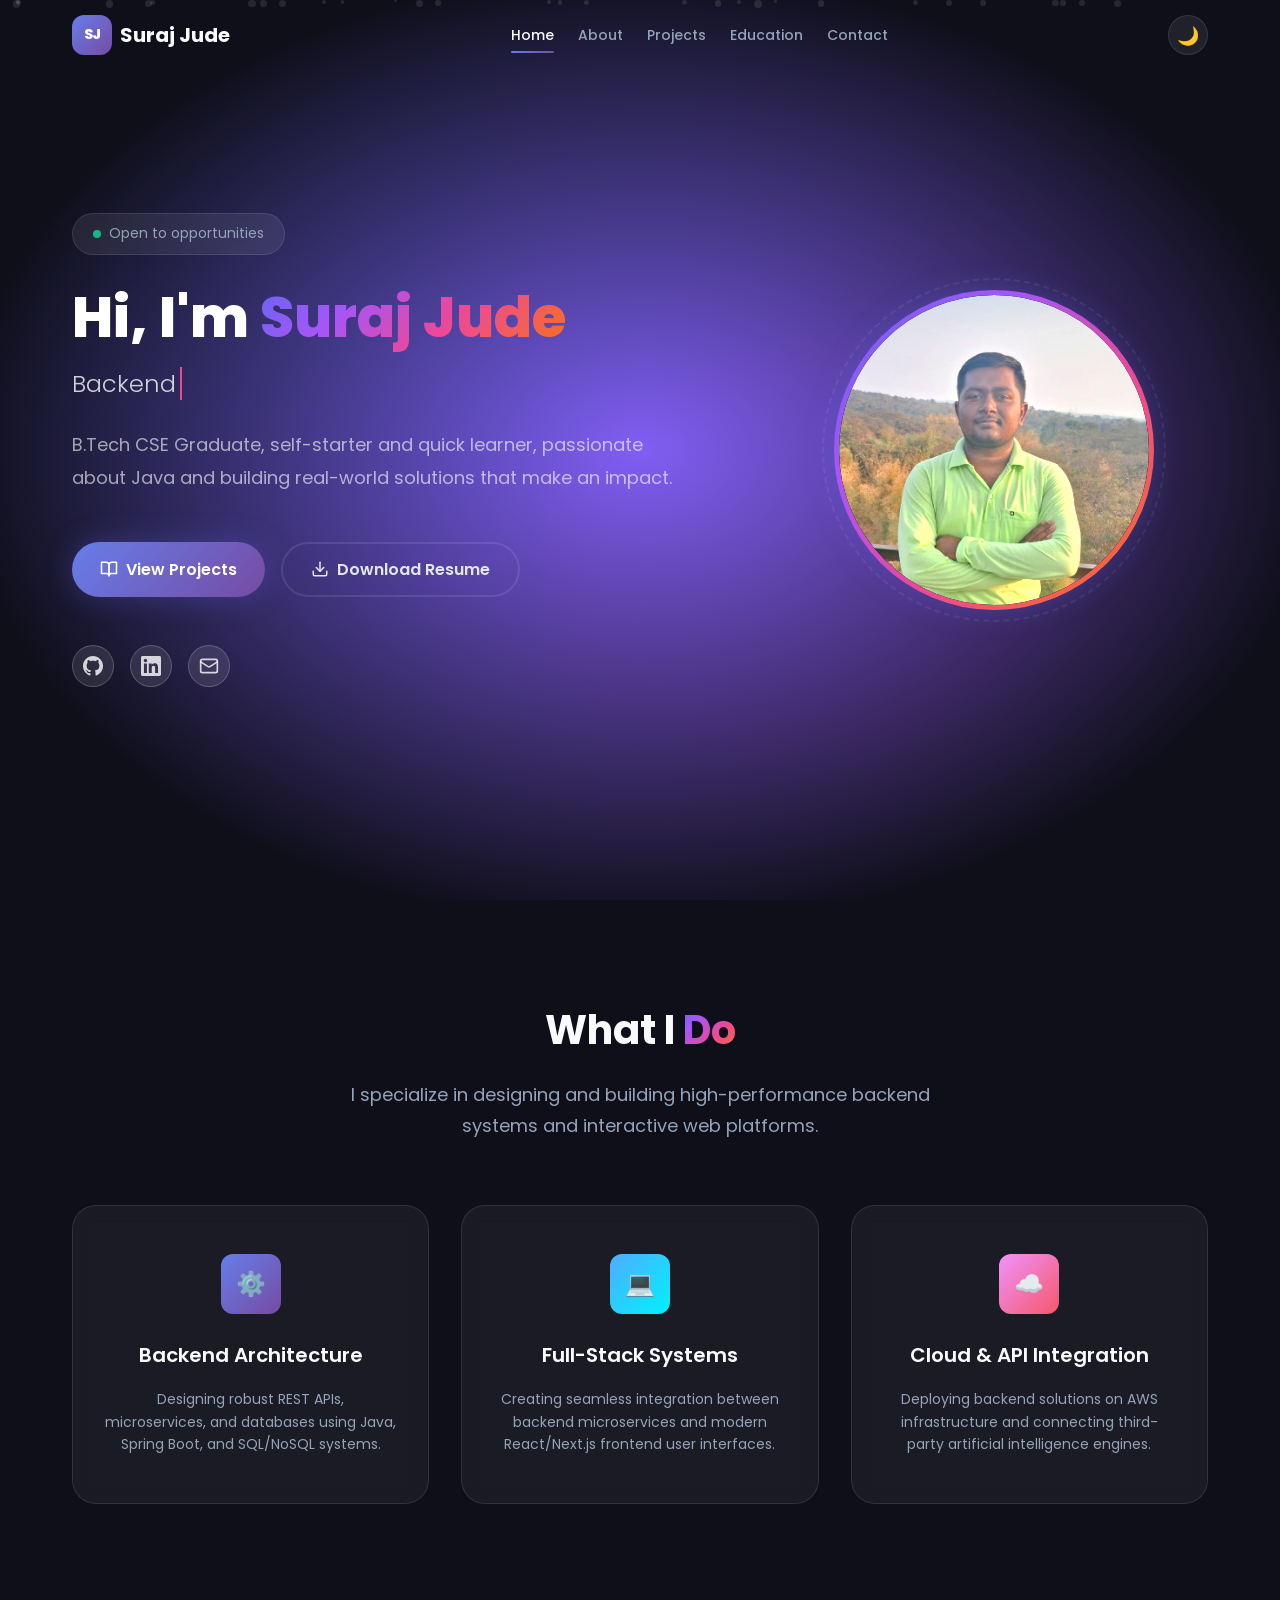
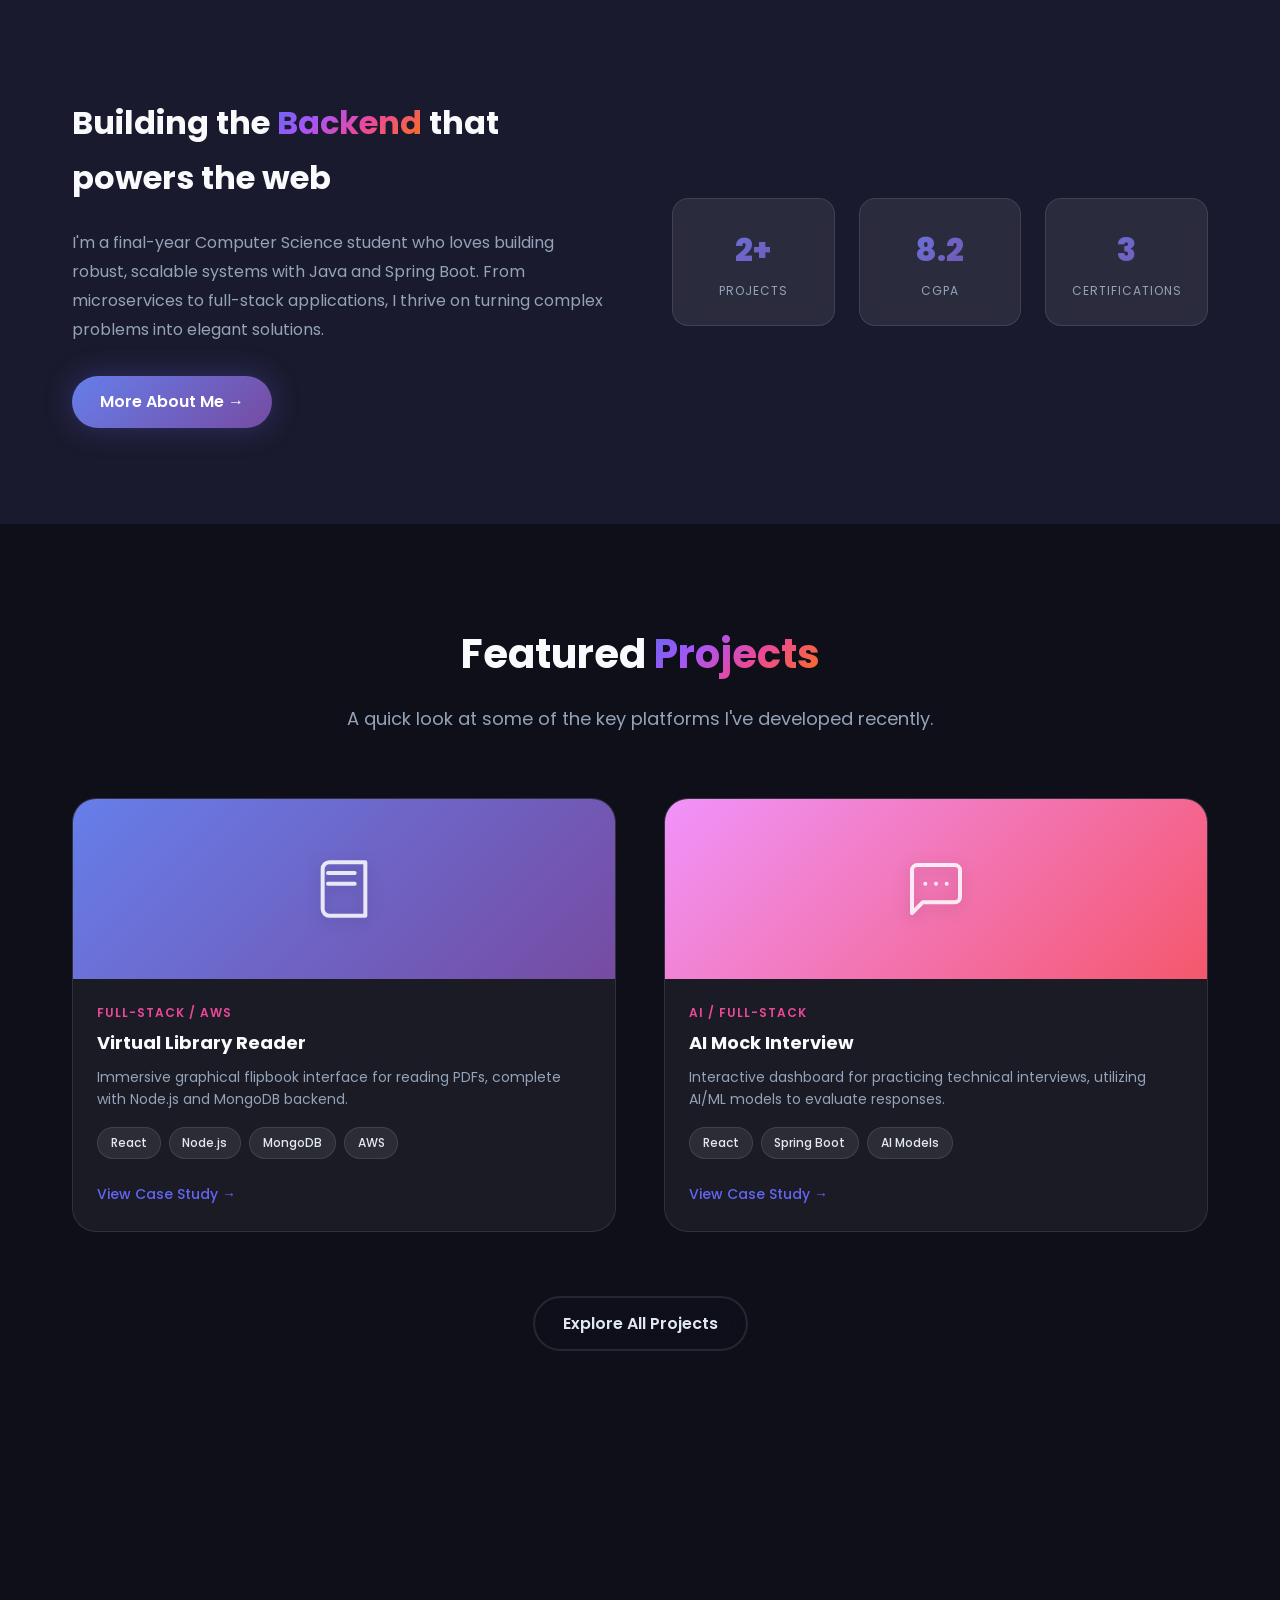
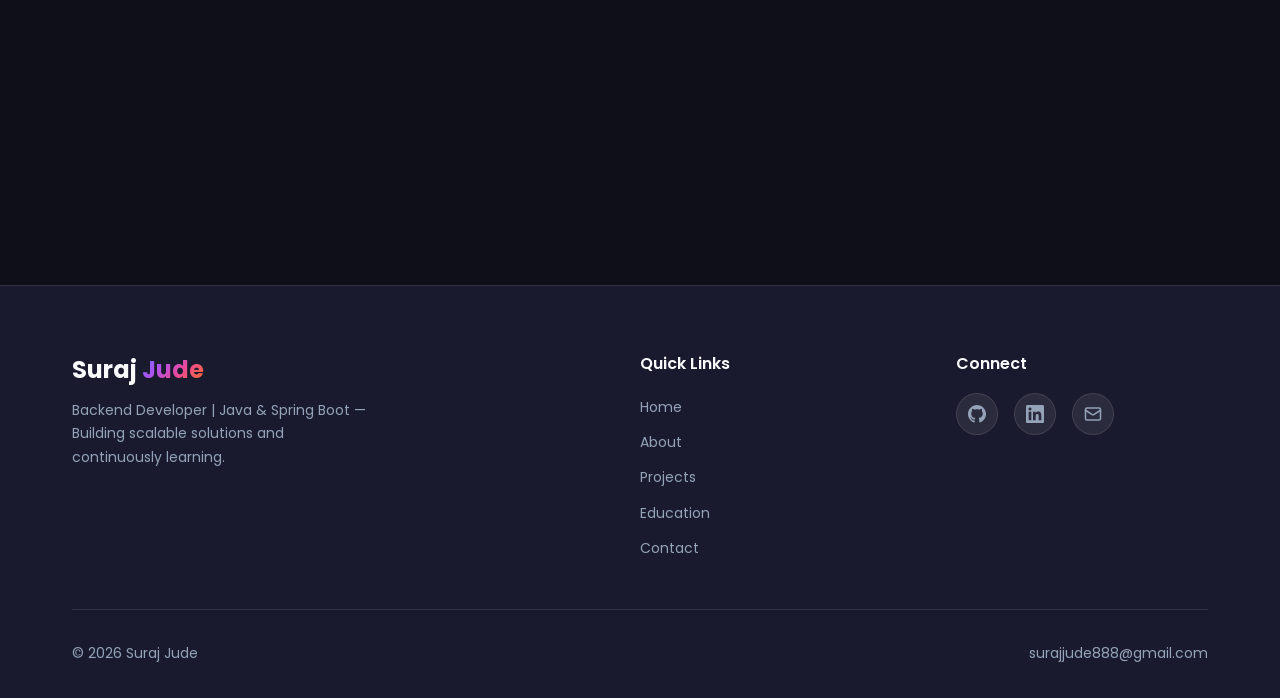
==== index.html @ 613902fc "first commit" ====
<!DOCTYPE html>
<html lang="en" data-theme="dark">
<head>
  <meta charset="UTF-8">
  <meta name="viewport" content="width=device-width, initial-scale=1.0">
  <meta name="description" content="Suraj Jude — Backend Developer specializing in Java & Spring Boot. B.Tech CSE Graduate building real-world web and AI solutions.">
  <meta name="keywords" content="Suraj Jude, Backend Developer, Java, Spring Boot, Full-Stack, Portfolio">
  <meta name="author" content="Suraj Jude">
  <title>Suraj Jude — Backend Developer | Java & Spring Boot</title>

  <!-- Favicon -->
  <link rel="icon" href="data:image/svg+xml,<svg xmlns='http://www.w3.org/2000/svg' viewBox='0 0 100 100'><defs><linearGradient id='g' x1='0%25' y1='0%25' x2='100%25' y2='100%25'><stop offset='0%25' style='stop-color:%236366f1'/><stop offset='100%25' style='stop-color:%23a855f7'/></linearGradient></defs><rect rx='20' width='100' height='100' fill='url(%23g)'/><text x='50' y='68' font-family='Poppins,sans-serif' font-size='48' font-weight='800' fill='white' text-anchor='middle'>SJ</text></svg>" type="image/svg+xml">

  <!-- Stylesheet -->
  <link rel="stylesheet" href="css/style.css">
</head>
<body>

  <!-- ==================== NAVBAR ==================== -->
  <nav class="navbar" aria-label="Main navigation">
    <div class="container">
      <a href="index.html" class="nav-logo" aria-label="Suraj Jude — Home">
        <span class="nav-logo-badge">SJ</span>
        <span>Suraj Jude</span>
      </a>

      <ul class="nav-links" id="nav-links">
        <li><a href="index.html" class="nav-link">Home</a></li>
        <li><a href="about.html" class="nav-link">About</a></li>
        <li><a href="projects.html" class="nav-link">Projects</a></li>
        <li><a href="education.html" class="nav-link">Education</a></li>
        <li><a href="contact.html" class="nav-link">Contact</a></li>
      </ul>

      <div class="nav-actions">
        <button class="theme-toggle" aria-label="Toggle dark/light mode">
          <span class="icon-moon">🌙</span>
          <span class="icon-sun">☀️</span>
        </button>
        <button class="nav-hamburger" id="nav-hamburger" aria-label="Toggle menu" aria-expanded="false">
          <span></span>
          <span></span>
          <span></span>
        </button>
      </div>
    </div>
  </nav>
  <div class="nav-mobile-overlay" id="nav-mobile-overlay"></div>

  <!-- ==================== HERO SECTION ==================== -->
  <section class="hero" id="hero">
    <div class="hero-bg"></div>
    <div class="hero-particles" aria-hidden="true"></div>

    <div class="container hero-container">
      <div class="hero-content reveal-left">
        <div class="hero-badge">
          <span class="dot"></span>
          Open to opportunities
        </div>

        <h1 class="hero-name">
          Hi, I'm <span class="gradient-text">Suraj Jude</span>
        </h1>

        <p class="hero-tagline">
          <span class="typed-text"></span>
        </p>

        <p class="hero-description">
          B.Tech CSE Graduate, self-starter and quick learner, passionate about Java and building real-world solutions that make an impact.
        </p>

        <div class="hero-buttons">
          <a href="projects.html" class="btn btn-primary">
            <svg width="18" height="18" viewBox="0 0 24 24" fill="none" stroke="currentColor" stroke-width="2" stroke-linecap="round" stroke-linejoin="round"><path d="M2 3h6a4 4 0 0 1 4 4v14a3 3 0 0 0-3-3H2z"/><path d="M22 3h-6a4 4 0 0 0-4 4v14a3 3 0 0 1 3-3h7z"/></svg>
            View Projects
          </a>
          <a href="assets/suraj resume.pdf" class="btn btn-secondary" download="Suraj_Jude_Resume.pdf">
            <svg width="18" height="18" viewBox="0 0 24 24" fill="none" stroke="currentColor" stroke-width="2" stroke-linecap="round" stroke-linejoin="round"><path d="M21 15v4a2 2 0 0 1-2 2H5a2 2 0 0 1-2-2v-4"/><polyline points="7 10 12 15 17 10"/><line x1="12" y1="15" x2="12" y2="3"/></svg>
            Download Resume
          </a>
        </div>

        <div class="hero-socials">
          <a href="https://github.com/Surajjude" class="social-icon" target="_blank" rel="noopener noreferrer" aria-label="GitHub profile">
            <svg width="20" height="20" viewBox="0 0 24 24" fill="currentColor"><path d="M12 0c-6.626 0-12 5.373-12 12 0 5.302 3.438 9.8 8.207 11.387.599.111.793-.261.793-.577v-2.234c-3.338.726-4.033-1.416-4.033-1.416-.546-1.387-1.333-1.756-1.333-1.756-1.089-.745.083-.729.083-.729 1.205.084 1.839 1.237 1.839 1.237 1.07 1.834 2.807 1.304 3.492.997.107-.775.418-1.305.762-1.604-2.665-.305-5.467-1.334-5.467-5.931 0-1.311.469-2.381 1.236-3.221-.124-.303-.535-1.524.117-3.176 0 0 1.008-.322 3.301 1.23.957-.266 1.983-.399 3.003-.404 1.02.005 2.047.138 3.006.404 2.291-1.552 3.297-1.23 3.297-1.23.653 1.653.242 2.874.118 3.176.77.84 1.235 1.911 1.235 3.221 0 4.609-2.807 5.624-5.479 5.921.43.372.823 1.102.823 2.222v3.293c0 .319.192.694.801.576 4.765-1.589 8.199-6.086 8.199-11.386 0-6.627-5.373-12-12-12z"/></svg>
          </a>
          <a href="https://www.linkedin.com/in/suraj-jude-26513a316/" class="social-icon" target="_blank" rel="noopener noreferrer" aria-label="LinkedIn profile">
            <svg width="20" height="20" viewBox="0 0 24 24" fill="currentColor"><path d="M20.447 20.452h-3.554v-5.569c0-1.328-.027-3.037-1.852-3.037-1.853 0-2.136 1.445-2.136 2.939v5.667H9.351V9h3.414v1.561h.046c.477-.9 1.637-1.85 3.37-1.85 3.601 0 4.267 2.37 4.267 5.455v6.286zM5.337 7.433c-1.144 0-2.063-.926-2.063-2.065 0-1.138.92-2.063 2.063-2.063 1.14 0 2.064.925 2.064 2.063 0 1.139-.925 2.065-2.064 2.065zm1.782 13.019H3.555V9h3.564v11.452zM22.225 0H1.771C.792 0 0 .774 0 1.729v20.542C0 23.227.792 24 1.771 24h20.451C23.2 24 24 23.227 24 22.271V1.729C24 .774 23.2 0 22.222 0h.003z"/></svg>
          </a>
          <a href="mailto:surajjude888@gmail.com" class="social-icon" aria-label="Send email">
            <svg width="20" height="20" viewBox="0 0 24 24" fill="none" stroke="currentColor" stroke-width="2" stroke-linecap="round" stroke-linejoin="round"><rect x="2" y="4" width="20" height="16" rx="2"/><path d="m22 7-8.97 5.7a1.94 1.94 0 0 1-2.06 0L2 7"/></svg>
          </a>
        </div>
      </div>

      <div class="hero-photo-wrapper reveal-right">
        <div class="hero-photo">
          <div class="hero-photo-inner">
            <img src="assets/images/myphoto.jpg" alt="Suraj Jude — Backend Developer" class="hero-profile-photo">
          </div>
        </div>
      </div>
    </div>
  </section>

  <!-- ==================== SERVICES / WHAT I DO ==================== -->
  <section class="section home-services" id="services">
    <div class="container">
      <h2 class="section-title reveal">What I <span>Do</span></h2>
      <p class="section-subtitle reveal">I specialize in designing and building high-performance backend systems and interactive web platforms.</p>
      
      <div class="services-grid">
        <div class="service-card reveal-left">
          <div class="service-icon" style="background: var(--gradient-primary); color: #fff;">⚙️</div>
          <h3>Backend Architecture</h3>
          <p>Designing robust REST APIs, microservices, and databases using Java, Spring Boot, and SQL/NoSQL systems.</p>
        </div>

        <div class="service-card reveal">
          <div class="service-icon" style="background: var(--gradient-blue); color: #fff;">💻</div>
          <h3>Full-Stack Systems</h3>
          <p>Creating seamless integration between backend microservices and modern React/Next.js frontend user interfaces.</p>
        </div>

        <div class="service-card reveal-right">
          <div class="service-icon" style="background: var(--gradient-accent); color: #fff;">☁️</div>
          <h3>Cloud & API Integration</h3>
          <p>Deploying backend solutions on AWS infrastructure and connecting third-party artificial intelligence engines.</p>
        </div>
      </div>
    </div>
  </section>

  <!-- ==================== ABOUT PREVIEW ==================== -->
  <section class="section home-about">
    <div class="container">
      <div class="home-about-grid">
        <div class="home-about-text reveal-left">
          <h2>Building the <span class="gradient-text">Backend</span> that powers the web</h2>
          <p>
            I'm a final-year Computer Science student who loves building robust, scalable systems with Java and Spring Boot. From microservices to full-stack applications, I thrive on turning complex problems into elegant solutions.
          </p>
          <a href="about.html" class="btn btn-primary">More About Me →</a>
        </div>

        <div class="home-about-stats reveal-right">
          <div class="stat-card">
            <div class="number">2+</div>
            <div class="label">Projects</div>
          </div>
          <div class="stat-card">
            <div class="number">8.2</div>
            <div class="label">CGPA</div>
          </div>
          <div class="stat-card">
            <div class="number">3</div>
            <div class="label">Certifications</div>
          </div>
        </div>
      </div>
    </div>
  </section>

  <!-- ==================== FEATURED PROJECTS ==================== -->
  <section class="section home-projects" id="projects">
    <div class="container">
      <h2 class="section-title reveal">Featured <span>Projects</span></h2>
      <p class="section-subtitle reveal">A quick look at some of the key platforms I've developed recently.</p>

      <div class="featured-projects-grid">
        <!-- Project 1 -->
        <div class="featured-card reveal-left">
          <div class="featured-card-image gradient-1-bg">
            <svg viewBox="0 0 24 24" fill="none" stroke="currentColor" stroke-width="1.5" stroke-linecap="round" stroke-linejoin="round" class="project-card-svg" aria-hidden="true"><path d="M4 19.5v-15A2.5 2.5 0 0 1 6.5 2H20v20H6.5a2.5 2.5 0 0 1-2.5-2.5Z"/><path d="M6 6h10M6 10h10"/></svg>
          </div>
          <div class="featured-card-content">
            <span class="featured-card-category">Full-Stack / AWS</span>
            <h3>Virtual Library Reader</h3>
            <p>Immersive graphical flipbook interface for reading PDFs, complete with Node.js and MongoDB backend.</p>
            <div class="featured-card-tech">
              <span class="tech-tag">React</span>
              <span class="tech-tag">Node.js</span>
              <span class="tech-tag">MongoDB</span>
              <span class="tech-tag">AWS</span>
            </div>
            <a href="projects.html#project-virtual-library" class="featured-card-link">View Case Study →</a>
          </div>
        </div>

        <!-- Project 2 -->
        <div class="featured-card reveal-right">
          <div class="featured-card-image gradient-2-bg">
            <svg viewBox="0 0 24 24" fill="none" stroke="currentColor" stroke-width="1.5" stroke-linecap="round" stroke-linejoin="round" class="project-card-svg" aria-hidden="true"><path d="M21 15a2 2 0 0 1-2 2H7l-4 4V5a2 2 0 0 1 2-2h14a2 2 0 0 1 2 2z"/><path d="M8 10h.01M12 10h.01M16 10h.01"/></svg>
          </div>
          <div class="featured-card-content">
            <span class="featured-card-category">AI / Full-Stack</span>
            <h3>AI Mock Interview</h3>
            <p>Interactive dashboard for practicing technical interviews, utilizing AI/ML models to evaluate responses.</p>
            <div class="featured-card-tech">
              <span class="tech-tag">React</span>
              <span class="tech-tag">Spring Boot</span>
              <span class="tech-tag">AI Models</span>
            </div>
            <a href="projects.html#project-ai-interview" class="featured-card-link">View Case Study →</a>
          </div>
        </div>
      </div>

      <div class="featured-projects-cta reveal-scale">
        <a href="projects.html" class="btn btn-secondary">Explore All Projects</a>
      </div>
    </div>
  </section>

  <!-- ==================== CALL TO ACTION ==================== -->
  <section class="section home-cta reveal-scale">
    <div class="container">
      <div class="cta-box">
        <div class="cta-content">
          <h2>Let's build something <span class="gradient-text">extraordinary</span> together</h2>
          <p>Whether you're looking to build a high-volume API system, a clean full-stack web app, or discuss backend architectures, I'm always open to new challenges.</p>
        </div>
        <div class="cta-action">
          <a href="contact.html" class="btn btn-primary btn-cta">
            Get In Touch
            <svg width="18" height="18" viewBox="0 0 24 24" fill="none" stroke="currentColor" stroke-width="2" stroke-linecap="round" stroke-linejoin="round" aria-hidden="true" style="margin-left: 8px;"><line x1="5" y1="12" x2="19" y2="12"/><polyline points="12 5 19 12 12 19"/></svg>
          </a>
        </div>
      </div>
    </div>
  </section>

  <!-- ==================== FOOTER ==================== -->
  <footer class="footer">
    <div class="container">
      <div class="footer-content">
        <div class="footer-brand">
          <h3>Suraj <span class="gradient-text">Jude</span></h3>
          <p>Backend Developer | Java & Spring Boot — Building scalable solutions and continuously learning.</p>
        </div>

        <div class="footer-links">
          <h4>Quick Links</h4>
          <ul>
            <li><a href="index.html">Home</a></li>
            <li><a href="about.html">About</a></li>
            <li><a href="projects.html">Projects</a></li>
            <li><a href="education.html">Education</a></li>
            <li><a href="contact.html">Contact</a></li>
          </ul>
        </div>

        <div class="footer-social">
          <h4>Connect</h4>
          <div class="footer-social-icons">
            <a href="https://github.com/Surajjude" class="social-icon" target="_blank" rel="noopener noreferrer" aria-label="GitHub">
              <svg width="18" height="18" viewBox="0 0 24 24" fill="currentColor"><path d="M12 0c-6.626 0-12 5.373-12 12 0 5.302 3.438 9.8 8.207 11.387.599.111.793-.261.793-.577v-2.234c-3.338.726-4.033-1.416-4.033-1.416-.546-1.387-1.333-1.756-1.333-1.756-1.089-.745.083-.729.083-.729 1.205.084 1.839 1.237 1.839 1.237 1.07 1.834 2.807 1.304 3.492.997.107-.775.418-1.305.762-1.604-2.665-.305-5.467-1.334-5.467-5.931 0-1.311.469-2.381 1.236-3.221-.124-.303-.535-1.524.117-3.176 0 0 1.008-.322 3.301 1.23.957-.266 1.983-.399 3.003-.404 1.02.005 2.047.138 3.006.404 2.291-1.552 3.297-1.23 3.297-1.23.653 1.653.242 2.874.118 3.176.77.84 1.235 1.911 1.235 3.221 0 4.609-2.807 5.624-5.479 5.921.43.372.823 1.102.823 2.222v3.293c0 .319.192.694.801.576 4.765-1.589 8.199-6.086 8.199-11.386 0-6.627-5.373-12-12-12z"/></svg>
            </a>
            <a href="https://www.linkedin.com/in/suraj-jude-26513a316/" class="social-icon" target="_blank" rel="noopener noreferrer" aria-label="LinkedIn">
              <svg width="18" height="18" viewBox="0 0 24 24" fill="currentColor"><path d="M20.447 20.452h-3.554v-5.569c0-1.328-.027-3.037-1.852-3.037-1.853 0-2.136 1.445-2.136 2.939v5.667H9.351V9h3.414v1.561h.046c.477-.9 1.637-1.85 3.37-1.85 3.601 0 4.267 2.37 4.267 5.455v6.286zM5.337 7.433c-1.144 0-2.063-.926-2.063-2.065 0-1.138.92-2.063 2.063-2.063 1.14 0 2.064.925 2.064 2.063 0 1.139-.925 2.065-2.064 2.065zm1.782 13.019H3.555V9h3.564v11.452zM22.225 0H1.771C.792 0 0 .774 0 1.729v20.542C0 23.227.792 24 1.771 24h20.451C23.2 24 24 23.227 24 22.271V1.729C24 .774 23.2 0 22.222 0h.003z"/></svg>
            </a>
            <a href="mailto:surajjude888@gmail.com" class="social-icon" aria-label="Email">
              <svg width="18" height="18" viewBox="0 0 24 24" fill="none" stroke="currentColor" stroke-width="2" stroke-linecap="round" stroke-linejoin="round"><rect x="2" y="4" width="20" height="16" rx="2"/><path d="m22 7-8.97 5.7a1.94 1.94 0 0 1-2.06 0L2 7"/></svg>
            </a>
          </div>
        </div>
      </div>

      <div class="footer-bottom">
        <p>© <span id="footer-year"></span> Suraj Jude</p>
        <div class="footer-bottom-links">
          <a href="mailto:surajjude888@gmail.com">surajjude888@gmail.com</a>
        </div>
      </div>
    </div>
  </footer>

  <!-- Scripts -->
  <script src="js/script.js"></script>
</body>
</html>
---- css/style.css ----
/* ============================================
   PORTFOLIO WEBSITE — SHARED STYLES
   Author: Suraj Jude
   ============================================ */

/* ---------- Google Fonts ---------- */
@import url('https://fonts.googleapis.com/css2?family=Poppins:wght@300;400;500;600;700;800&display=swap');

/* ---------- CSS Custom Properties ---------- */
:root {
  /* Primary gradients */
  --gradient-primary: linear-gradient(135deg, #667eea 0%, #764ba2 100%);
  --gradient-hero: linear-gradient(135deg, #6366f1 0%, #a855f7 30%, #ec4899 60%, #f97316 100%);
  --gradient-accent: linear-gradient(135deg, #f093fb 0%, #f5576c 100%);
  --gradient-blue: linear-gradient(135deg, #4facfe 0%, #00f2fe 100%);
  --gradient-sunset: linear-gradient(135deg, #fa709a 0%, #fee140 100%);
  --gradient-ocean: linear-gradient(135deg, #a18cd1 0%, #fbc2eb 100%);
  --gradient-warm: linear-gradient(135deg, #f6d365 0%, #fda085 100%);
  --gradient-cool: linear-gradient(135deg, #89f7fe 0%, #66a6ff 100%);
  --gradient-timeline: linear-gradient(180deg, #667eea 0%, #a855f7 50%, #ec4899 100%);

  /* Solid colors */
  --color-primary: #6366f1;
  --color-secondary: #a855f7;
  --color-accent: #ec4899;
  --color-success: #10b981;
  --color-warning: #f59e0b;

  /* Neutrals */
  --color-bg: #0f0f1a;
  --color-bg-secondary: #1a1a2e;
  --color-bg-card: rgba(255, 255, 255, 0.05);
  --color-bg-glass: rgba(255, 255, 255, 0.08);
  --color-text: #e2e8f0;
  --color-text-muted: #94a3b8;
  --color-text-heading: #f8fafc;
  --color-border: rgba(255, 255, 255, 0.1);

  /* Spacing */
  --space-xs: 0.25rem;
  --space-sm: 0.5rem;
  --space-md: 1rem;
  --space-lg: 1.5rem;
  --space-xl: 2rem;
  --space-2xl: 3rem;
  --space-3xl: 4rem;
  --space-4xl: 6rem;

  /* Typography */
  --font-family: 'Poppins', sans-serif;
  --font-size-xs: 0.75rem;
  --font-size-sm: 0.875rem;
  --font-size-base: 1rem;
  --font-size-lg: 1.125rem;
  --font-size-xl: 1.25rem;
  --font-size-2xl: 1.5rem;
  --font-size-3xl: 2rem;
  --font-size-4xl: 2.5rem;
  --font-size-5xl: 3.5rem;

  /* Border radius */
  --radius-sm: 0.375rem;
  --radius-md: 0.75rem;
  --radius-lg: 1rem;
  --radius-xl: 1.5rem;
  --radius-full: 9999px;

  /* Shadows */
  --shadow-sm: 0 1px 3px rgba(0, 0, 0, 0.3);
  --shadow-md: 0 4px 6px rgba(0, 0, 0, 0.3);
  --shadow-lg: 0 10px 25px rgba(0, 0, 0, 0.4);
  --shadow-xl: 0 20px 50px rgba(0, 0, 0, 0.5);
  --shadow-glow-primary: 0 0 30px rgba(99, 102, 241, 0.3);
  --shadow-glow-accent: 0 0 30px rgba(236, 72, 153, 0.3);

  /* Transitions */
  --transition-fast: 0.2s ease;
  --transition-base: 0.3s ease;
  --transition-slow: 0.5s ease;

  /* Layout */
  --max-width: 1200px;
  --navbar-height: 70px;
}

/* ---------- Light Mode ---------- */
[data-theme="light"] {
  --color-bg: #f8fafc;
  --color-bg-secondary: #f1f5f9;
  --color-bg-card: rgba(255, 255, 255, 0.8);
  --color-bg-glass: rgba(255, 255, 255, 0.6);
  --color-text: #334155;
  --color-text-muted: #64748b;
  --color-text-heading: #0f172a;
  --color-border: rgba(0, 0, 0, 0.1);
  --shadow-sm: 0 1px 3px rgba(0, 0, 0, 0.08);
  --shadow-md: 0 4px 6px rgba(0, 0, 0, 0.08);
  --shadow-lg: 0 10px 25px rgba(0, 0, 0, 0.1);
  --shadow-xl: 0 20px 50px rgba(0, 0, 0, 0.15);
  --shadow-glow-primary: 0 0 30px rgba(99, 102, 241, 0.15);
  --shadow-glow-accent: 0 0 30px rgba(236, 72, 153, 0.15);
}

/* ---------- Reset & Base ---------- */
*,
*::before,
*::after {
  margin: 0;
  padding: 0;
  box-sizing: border-box;
}

html {
  scroll-behavior: smooth;
  font-size: 16px;
}

body {
  font-family: var(--font-family);
  background-color: var(--color-bg);
  color: var(--color-text);
  line-height: 1.7;
  overflow-x: hidden;
  min-height: 100vh;
}

a {
  text-decoration: none;
  color: inherit;
  transition: color var(--transition-fast);
}

ul, ol {
  list-style: none;
}

img {
  max-width: 100%;
  display: block;
}

button {
  font-family: inherit;
  cursor: pointer;
  border: none;
  outline: none;
}

::selection {
  background: var(--color-primary);
  color: #fff;
}

/* ---------- Scrollbar ---------- */
::-webkit-scrollbar {
  width: 8px;
}

::-webkit-scrollbar-track {
  background: var(--color-bg);
}

::-webkit-scrollbar-thumb {
  background: var(--gradient-primary);
  border-radius: var(--radius-full);
}

/* ---------- Utility Classes ---------- */
.container {
  max-width: var(--max-width);
  margin: 0 auto;
  padding: 0 var(--space-xl);
}

.section {
  padding: var(--space-4xl) 0;
}

.section-title {
  font-size: var(--font-size-4xl);
  font-weight: 700;
  color: var(--color-text-heading);
  text-align: center;
  margin-bottom: var(--space-md);
}

.section-title span {
  background: var(--gradient-hero);
  -webkit-background-clip: text;
  -webkit-text-fill-color: transparent;
  background-clip: text;
}

.section-subtitle {
  font-size: var(--font-size-lg);
  color: var(--color-text-muted);
  text-align: center;
  max-width: 600px;
  margin: 0 auto var(--space-3xl);
}

.gradient-text {
  background: var(--gradient-hero);
  -webkit-background-clip: text;
  -webkit-text-fill-color: transparent;
  background-clip: text;
}

/* ---------- Buttons ---------- */
.btn {
  display: inline-flex;
  align-items: center;
  gap: var(--space-sm);
  padding: 0.75rem 1.75rem;
  border-radius: var(--radius-full);
  font-size: var(--font-size-base);
  font-weight: 600;
  transition: all var(--transition-base);
  position: relative;
  overflow: hidden;
}

.btn-primary {
  background: var(--gradient-primary);
  color: #fff;
  box-shadow: var(--shadow-glow-primary);
}

.btn-primary:hover {
  transform: translateY(-3px);
  box-shadow: 0 0 40px rgba(99, 102, 241, 0.5);
}

.btn-secondary {
  background: transparent;
  color: var(--color-text);
  border: 2px solid var(--color-border);
  backdrop-filter: blur(10px);
}

.btn-secondary:hover {
  border-color: var(--color-primary);
  color: var(--color-primary);
  transform: translateY(-3px);
  box-shadow: var(--shadow-glow-primary);
}

.btn-accent {
  background: var(--gradient-accent);
  color: #fff;
  box-shadow: var(--shadow-glow-accent);
}

.btn-accent:hover {
  transform: translateY(-3px);
  box-shadow: 0 0 40px rgba(236, 72, 153, 0.5);
}

/* ============================================
   NAVBAR
   ============================================ */
.navbar {
  position: fixed;
  top: 0;
  left: 0;
  width: 100%;
  height: var(--navbar-height);
  z-index: 1000;
  transition: all var(--transition-base);
  display: flex;
  align-items: center;
}

.navbar.scrolled {
  background: rgba(15, 15, 26, 0.85);
  backdrop-filter: blur(20px);
  -webkit-backdrop-filter: blur(20px);
  box-shadow: 0 2px 30px rgba(0, 0, 0, 0.3);
  border-bottom: 1px solid var(--color-border);
}

[data-theme="light"] .navbar.scrolled {
  background: rgba(248, 250, 252, 0.85);
}

.navbar .container {
  display: flex;
  align-items: center;
  justify-content: space-between;
  width: 100%;
}

.nav-logo {
  display: flex;
  align-items: center;
  gap: var(--space-sm);
  font-size: var(--font-size-xl);
  font-weight: 700;
  color: var(--color-text-heading);
  z-index: 1001;
}

.nav-logo-badge {
  display: inline-flex;
  align-items: center;
  justify-content: center;
  width: 40px;
  height: 40px;
  border-radius: var(--radius-md);
  background: var(--gradient-primary);
  color: #fff;
  font-size: var(--font-size-sm);
  font-weight: 800;
  letter-spacing: -0.5px;
}

.nav-links {
  display: flex;
  align-items: center;
  gap: var(--space-lg);
}

.nav-link {
  position: relative;
  font-size: var(--font-size-sm);
  font-weight: 500;
  color: var(--color-text-muted);
  padding: var(--space-sm) 0;
  transition: color var(--transition-fast);
}

.nav-link:hover,
.nav-link.active {
  color: var(--color-text-heading);
}

.nav-link::after {
  content: '';
  position: absolute;
  bottom: 0;
  left: 0;
  width: 0;
  height: 2px;
  background: var(--gradient-primary);
  border-radius: var(--radius-full);
  transition: width var(--transition-base);
}

.nav-link:hover::after,
.nav-link.active::after {
  width: 100%;
}

.nav-actions {
  display: flex;
  align-items: center;
  gap: var(--space-md);
}

/* Theme Toggle */
.theme-toggle {
  display: flex;
  align-items: center;
  justify-content: center;
  width: 40px;
  height: 40px;
  border-radius: var(--radius-full);
  background: var(--color-bg-glass);
  border: 1px solid var(--color-border);
  color: var(--color-text);
  font-size: var(--font-size-lg);
  cursor: pointer;
  transition: all var(--transition-base);
}

.theme-toggle:hover {
  background: var(--color-bg-card);
  transform: rotate(30deg);
}

.theme-toggle .icon-sun {
  display: none;
}

[data-theme="light"] .theme-toggle .icon-moon {
  display: none;
}

[data-theme="light"] .theme-toggle .icon-sun {
  display: block;
}

/* Hamburger */
.nav-hamburger {
  display: none;
  flex-direction: column;
  justify-content: center;
  gap: 5px;
  width: 28px;
  height: 28px;
  cursor: pointer;
  z-index: 1001;
  background: none;
  border: none;
  padding: 0;
}

.nav-hamburger span {
  display: block;
  width: 100%;
  height: 2px;
  background: var(--color-text-heading);
  border-radius: var(--radius-full);
  transition: all var(--transition-base);
}

.nav-hamburger.active span:nth-child(1) {
  transform: rotate(45deg) translate(5px, 5px);
}

.nav-hamburger.active span:nth-child(2) {
  opacity: 0;
}

.nav-hamburger.active span:nth-child(3) {
  transform: rotate(-45deg) translate(5px, -5px);
}

/* Mobile Menu */
.nav-mobile-overlay {
  display: none;
  position: fixed;
  top: 0;
  left: 0;
  width: 100%;
  height: 100%;
  background: rgba(0, 0, 0, 0.5);
  z-index: 999;
  opacity: 0;
  transition: opacity var(--transition-base);
}

.nav-mobile-overlay.active {
  display: block;
  opacity: 1;
}

/* ============================================
   FOOTER
   ============================================ */
.footer {
  background: var(--color-bg-secondary);
  border-top: 1px solid var(--color-border);
  padding: var(--space-3xl) 0 var(--space-xl);
}

.footer-content {
  display: grid;
  grid-template-columns: 2fr 1fr 1fr;
  gap: var(--space-3xl);
  margin-bottom: var(--space-2xl);
}

.footer-brand h3 {
  font-size: var(--font-size-2xl);
  font-weight: 700;
  color: var(--color-text-heading);
  margin-bottom: var(--space-sm);
}

.footer-brand p {
  color: var(--color-text-muted);
  font-size: var(--font-size-sm);
  max-width: 300px;
}

.footer-links h4,
.footer-social h4 {
  font-size: var(--font-size-base);
  font-weight: 600;
  color: var(--color-text-heading);
  margin-bottom: var(--space-md);
}

.footer-links ul {
  display: flex;
  flex-direction: column;
  gap: var(--space-sm);
}

.footer-links a {
  color: var(--color-text-muted);
  font-size: var(--font-size-sm);
  transition: color var(--transition-fast);
}

.footer-links a:hover {
  color: var(--color-primary);
}

.footer-social-icons {
  display: flex;
  gap: var(--space-md);
}

.social-icon {
  display: inline-flex;
  align-items: center;
  justify-content: center;
  width: 42px;
  height: 42px;
  border-radius: var(--radius-full);
  background: var(--color-bg-glass);
  border: 1px solid var(--color-border);
  color: var(--color-text-muted);
  font-size: var(--font-size-lg);
  transition: all var(--transition-base);
}

.social-icon:hover {
  background: var(--gradient-primary);
  color: #fff;
  border-color: transparent;
  transform: translateY(-3px);
  box-shadow: var(--shadow-glow-primary);
}

.footer-bottom {
  border-top: 1px solid var(--color-border);
  padding-top: var(--space-xl);
  display: flex;
  justify-content: space-between;
  align-items: center;
}

.footer-bottom p {
  font-size: var(--font-size-sm);
  color: var(--color-text-muted);
}

.footer-bottom-links {
  display: flex;
  gap: var(--space-lg);
}

.footer-bottom-links a {
  font-size: var(--font-size-sm);
  color: var(--color-text-muted);
  transition: color var(--transition-fast);
}

.footer-bottom-links a:hover {
  color: var(--color-primary);
}

/* ============================================
   HERO SECTION (index.html)
   ============================================ */
.hero {
  position: relative;
  min-height: 100vh;
  display: flex;
  align-items: center;
  justify-content: center;
  overflow: hidden;
}

.hero-bg {
  position: absolute;
  top: 0;
  left: 0;
  width: 100%;
  height: 100%;
  background: var(--gradient-hero);
  background-size: 400% 400%;
  animation: gradientShift 8s ease infinite;
  z-index: 0;
}

.hero-bg::after {
  content: '';
  position: absolute;
  top: 0;
  left: 0;
  width: 100%;
  height: 100%;
  background: radial-gradient(ellipse at center, transparent 0%, var(--color-bg) 75%);
}

@keyframes gradientShift {
  0% { background-position: 0% 50%; }
  50% { background-position: 100% 50%; }
  100% { background-position: 0% 50%; }
}

/* Floating particles */
.hero-particles {
  position: absolute;
  top: 0;
  left: 0;
  width: 100%;
  height: 100%;
  z-index: 1;
  overflow: hidden;
}

.particle {
  position: absolute;
  border-radius: 50%;
  background: rgba(255, 255, 255, 0.1);
  animation: float linear infinite;
}

@keyframes float {
  0% { transform: translateY(100vh) rotate(0deg); opacity: 0; }
  10% { opacity: 1; }
  90% { opacity: 1; }
  100% { transform: translateY(-10vh) rotate(360deg); opacity: 0; }
}

.hero-container {
  display: grid;
  grid-template-columns: 1.2fr 0.8fr;
  gap: var(--space-3xl);
  align-items: center;
  position: relative;
  z-index: 2;
  width: 100%;
}

.hero-content {
  position: relative;
  z-index: 2;
  text-align: left;
  max-width: 100%;
  padding: 0;
}

/* Hero Profile Photo styling */
.hero-photo-wrapper {
  position: relative;
  width: 320px;
  height: 320px;
  margin: 0 auto;
}

.hero-photo {
  width: 100%;
  height: 100%;
  border-radius: 50%;
  padding: 5px;
  background: var(--gradient-hero);
  position: relative;
  box-shadow: var(--shadow-glow-primary);
}

.hero-photo-inner {
  width: 100%;
  height: 100%;
  border-radius: 50%;
  background: var(--color-bg-secondary);
  display: flex;
  align-items: center;
  justify-content: center;
  overflow: hidden;
}

.hero-profile-photo {
  width: 100%;
  height: 100%;
  object-fit: cover;
  border-radius: 50%;
  filter: contrast(1.08) brightness(1.05) saturate(1.15);
  transition: all 0.6s cubic-bezier(0.16, 1, 0.3, 1);
}

.hero-profile-photo:hover {
  filter: contrast(1.12) brightness(1.1) saturate(1.3) drop-shadow(0 0 15px rgba(99, 102, 241, 0.5));
  transform: scale(1.05);
}

.hero-photo-wrapper::before {
  content: '';
  position: absolute;
  top: -12px;
  left: -12px;
  right: -12px;
  bottom: -12px;
  border-radius: 50%;
  border: 2px dashed var(--color-border);
  animation: spin 25s linear infinite;
  opacity: 0.7;
}

.hero-badge {
  display: inline-flex;
  align-items: center;
  gap: var(--space-sm);
  padding: 0.5rem 1.25rem;
  background: var(--color-bg-glass);
  border: 1px solid var(--color-border);
  border-radius: var(--radius-full);
  font-size: var(--font-size-sm);
  color: var(--color-text-muted);
  margin-bottom: var(--space-xl);
  backdrop-filter: blur(10px);
}

.hero-badge .dot {
  width: 8px;
  height: 8px;
  border-radius: 50%;
  background: var(--color-success);
  animation: pulse 2s ease infinite;
}

@keyframes pulse {
  0%, 100% { opacity: 1; }
  50% { opacity: 0.3; }
}

.hero-name {
  font-size: var(--font-size-5xl);
  font-weight: 800;
  color: #fff;
  margin-bottom: var(--space-md);
  line-height: 1.1;
}

.hero-tagline {
  font-size: var(--font-size-2xl);
  font-weight: 300;
  color: rgba(255, 255, 255, 0.8);
  margin-bottom: var(--space-lg);
  min-height: 2.4rem;
}

.hero-tagline .typed-text {
  border-right: 2px solid var(--color-accent);
  padding-right: 4px;
  animation: blink 0.8s step-end infinite;
}

@keyframes blink {
  0%, 100% { border-color: var(--color-accent); }
  50% { border-color: transparent; }
}

.hero-description {
  font-size: var(--font-size-lg);
  color: rgba(255, 255, 255, 0.6);
  max-width: 600px;
  margin: 0 0 var(--space-2xl);
  line-height: 1.8;
}

.hero-buttons {
  display: flex;
  gap: var(--space-md);
  justify-content: flex-start;
  flex-wrap: wrap;
  margin-bottom: var(--space-2xl);
}

.hero-socials {
  display: flex;
  gap: var(--space-md);
  justify-content: flex-start;
}

.hero-socials .social-icon {
  background: rgba(255, 255, 255, 0.1);
  border-color: rgba(255, 255, 255, 0.2);
  color: rgba(255, 255, 255, 0.8);
}

.hero-socials .social-icon:hover {
  background: #fff;
  color: var(--color-primary);
  border-color: #fff;
}

/* Scroll Indicator */
.scroll-indicator {
  position: absolute;
  bottom: 2rem;
  left: 50%;
  transform: translateX(-50%);
  z-index: 2;
  display: flex;
  flex-direction: column;
  align-items: center;
  gap: var(--space-sm);
  color: rgba(255, 255, 255, 0.5);
  font-size: var(--font-size-xs);
  text-transform: uppercase;
  letter-spacing: 2px;
  animation: scrollBounce 2s ease infinite;
}

.scroll-indicator .mouse {
  width: 24px;
  height: 38px;
  border: 2px solid rgba(255, 255, 255, 0.4);
  border-radius: 12px;
  position: relative;
}

.scroll-indicator .mouse::after {
  content: '';
  position: absolute;
  top: 6px;
  left: 50%;
  transform: translateX(-50%);
  width: 4px;
  height: 8px;
  background: rgba(255, 255, 255, 0.6);
  border-radius: var(--radius-full);
  animation: mouseScroll 2s ease infinite;
}

@keyframes scrollBounce {
  0%, 100% { transform: translateX(-50%) translateY(0); }
  50% { transform: translateX(-50%) translateY(8px); }
}

@keyframes mouseScroll {
  0% { opacity: 1; transform: translateX(-50%) translateY(0); }
  100% { opacity: 0; transform: translateX(-50%) translateY(10px); }
}

/* Home About Preview */
.home-about {
  background: var(--color-bg-secondary);
}

.home-about-grid {
  display: grid;
  grid-template-columns: 1fr 1fr;
  gap: var(--space-3xl);
  align-items: center;
}

.home-about-text h2 {
  font-size: var(--font-size-3xl);
  font-weight: 700;
  color: var(--color-text-heading);
  margin-bottom: var(--space-lg);
}

.home-about-text p {
  color: var(--color-text-muted);
  margin-bottom: var(--space-xl);
  line-height: 1.8;
}

.home-about-stats {
  display: grid;
  grid-template-columns: repeat(3, 1fr);
  gap: var(--space-lg);
}

.stat-card {
  text-align: center;
  padding: var(--space-lg);
  background: var(--color-bg-glass);
  border: 1px solid var(--color-border);
  border-radius: var(--radius-lg);
  backdrop-filter: blur(10px);
}

.stat-card .number {
  font-size: var(--font-size-3xl);
  font-weight: 800;
  background: var(--gradient-primary);
  -webkit-background-clip: text;
  -webkit-text-fill-color: transparent;
  background-clip: text;
}

.stat-card .label {
  font-size: var(--font-size-xs);
  color: var(--color-text-muted);
  text-transform: uppercase;
  letter-spacing: 1px;
  margin-top: var(--space-xs);
}

/* ============================================
   ABOUT PAGE
   ============================================ */
.page-header {
  padding-top: calc(var(--navbar-height) + var(--space-4xl));
  padding-bottom: var(--space-3xl);
  text-align: center;
  position: relative;
  overflow: hidden;
}

.page-header::before {
  content: '';
  position: absolute;
  top: 0;
  left: 0;
  width: 100%;
  height: 100%;
  background: var(--gradient-hero);
  opacity: 0.05;
  z-index: 0;
}

.page-header .container {
  position: relative;
  z-index: 1;
}

/* About intro */
.about-intro {
  display: grid;
  grid-template-columns: 300px 1fr;
  gap: var(--space-3xl);
  align-items: start;
}

.about-photo-wrapper {
  position: relative;
  width: 250px;
  height: 250px;
  margin: 0 auto;
}

.about-photo {
  width: 100%;
  height: 100%;
  border-radius: 50%;
  padding: 4px;
  background: var(--gradient-hero);
  position: relative;
}

.about-photo-inner {
  width: 100%;
  height: 100%;
  border-radius: 50%;
  background: var(--color-bg-secondary);
  display: flex;
  align-items: center;
  justify-content: center;
  overflow: hidden;
}

.about-photo-inner svg {
  width: 60%;
  height: 60%;
  color: var(--color-text-muted);
  opacity: 0.5;
}

/* Profile Photo Filter */
.profile-photo {
  width: 100%;
  height: 100%;
  object-fit: cover;
  border-radius: 50%;
  filter: contrast(1.08) brightness(1.05) saturate(1.15);
  transition: all 0.6s cubic-bezier(0.16, 1, 0.3, 1);
}

.profile-photo:hover {
  filter: contrast(1.12) brightness(1.1) saturate(1.3) drop-shadow(0 0 12px rgba(99, 102, 241, 0.4));
  transform: scale(1.05);
}

/* Decorative ring around photo */
.about-photo-wrapper::before {
  content: '';
  position: absolute;
  top: -10px;
  left: -10px;
  right: -10px;
  bottom: -10px;
  border-radius: 50%;
  border: 2px dashed var(--color-border);
  animation: spin 20s linear infinite;
}

@keyframes spin {
  100% { transform: rotate(360deg); }
}

.about-bio h2 {
  font-size: var(--font-size-3xl);
  font-weight: 700;
  color: var(--color-text-heading);
  margin-bottom: var(--space-md);
}

.about-bio p {
  color: var(--color-text-muted);
  line-height: 1.9;
  margin-bottom: var(--space-lg);
}

.about-bio .info-row {
  display: flex;
  flex-wrap: wrap;
  gap: var(--space-xl);
  margin-top: var(--space-lg);
}

.about-bio .info-item {
  display: flex;
  align-items: center;
  gap: var(--space-sm);
  font-size: var(--font-size-sm);
  color: var(--color-text-muted);
}

.about-bio .info-item svg {
  width: 18px;
  height: 18px;
  color: var(--color-primary);
}

/* Skills Section */
.skills-section {
  background: var(--color-bg-secondary);
}

.skills-grid {
  display: grid;
  grid-template-columns: repeat(auto-fit, minmax(320px, 1fr));
  gap: var(--space-xl);
}

.skill-category {
  background: var(--color-bg-card);
  border: 1px solid var(--color-border);
  border-radius: var(--radius-xl);
  padding: var(--space-xl);
  backdrop-filter: blur(10px);
  transition: all var(--transition-base);
}

.skill-category:hover {
  transform: translateY(-5px);
  box-shadow: var(--shadow-lg);
  border-color: rgba(99, 102, 241, 0.3);
}

.skill-category-header {
  display: flex;
  align-items: center;
  gap: var(--space-md);
  margin-bottom: var(--space-lg);
}

.skill-category-icon {
  width: 48px;
  height: 48px;
  border-radius: var(--radius-md);
  display: flex;
  align-items: center;
  justify-content: center;
  font-size: var(--font-size-xl);
}

.skill-category-header h3 {
  font-size: var(--font-size-lg);
  font-weight: 600;
  color: var(--color-text-heading);
}

.skill-tags {
  display: flex;
  flex-wrap: wrap;
  gap: var(--space-sm);
}

.skill-tag {
  display: inline-flex;
  align-items: center;
  padding: 0.4rem 1rem;
  background: var(--color-bg-glass);
  border: 1px solid var(--color-border);
  border-radius: var(--radius-full);
  font-size: var(--font-size-sm);
  color: var(--color-text);
  transition: all var(--transition-base);
}

.skill-tag:hover {
  border-color: var(--color-primary);
  color: var(--color-primary);
  transform: translateY(-2px);
}

/* Certifications Section */
.certs-grid {
  display: grid;
  grid-template-columns: repeat(auto-fit, minmax(340px, 1fr));
  gap: var(--space-xl);
}

.cert-card {
  background: var(--color-bg-card);
  border: 1px solid var(--color-border);
  border-radius: var(--radius-xl);
  padding: var(--space-xl);
  backdrop-filter: blur(10px);
  position: relative;
  overflow: hidden;
  transition: all var(--transition-base);
}

.cert-card::before {
  content: '';
  position: absolute;
  top: 0;
  left: 0;
  width: 100%;
  height: 3px;
  background: var(--gradient-primary);
}

.cert-card:hover {
  transform: translateY(-5px);
  box-shadow: var(--shadow-lg);
}

.cert-card .cert-icon {
  width: 50px;
  height: 50px;
  border-radius: var(--radius-md);
  background: var(--gradient-primary);
  display: flex;
  align-items: center;
  justify-content: center;
  margin-bottom: var(--space-lg);
  font-size: var(--font-size-xl);
  color: #fff;
}

.cert-card h3 {
  font-size: var(--font-size-lg);
  font-weight: 600;
  color: var(--color-text-heading);
  margin-bottom: var(--space-sm);
}

.cert-card .cert-issuer {
  font-size: var(--font-size-sm);
  color: var(--color-primary);
  margin-bottom: var(--space-sm);
}

.cert-card .cert-date {
  font-size: var(--font-size-xs);
  color: var(--color-text-muted);
}

/* Certificate Iframe Embeds */
.cert-iframe-container {
  width: 100%;
  margin-top: var(--space-lg);
  border-radius: var(--radius-md);
  overflow: hidden;
  border: 1px solid var(--color-border);
  background: var(--color-bg-secondary);
  box-shadow: var(--shadow-sm);
  display: flex;
  justify-content: center;
  align-items: center;
}

.cert-iframe-container iframe {
  width: 100% !important;
  max-width: 100% !important;
  display: block;
}

/* Languages spoken */
.languages-row {
  display: flex;
  justify-content: center;
  gap: var(--space-xl);
  flex-wrap: wrap;
  margin-top: var(--space-xl);
}

.language-item {
  display: flex;
  align-items: center;
  gap: var(--space-sm);
  padding: 0.75rem 1.5rem;
  background: var(--color-bg-card);
  border: 1px solid var(--color-border);
  border-radius: var(--radius-full);
  backdrop-filter: blur(10px);
  transition: all var(--transition-base);
}

.language-item:hover {
  border-color: var(--color-primary);
  transform: translateY(-2px);
}

.language-item .lang-flag {
  font-size: var(--font-size-xl);
}

.language-item .lang-info {
  text-align: left;
}

.language-item .lang-name {
  font-size: var(--font-size-sm);
  font-weight: 600;
  color: var(--color-text-heading);
}

.language-item .lang-level {
  font-size: var(--font-size-xs);
  color: var(--color-text-muted);
}

/* ============================================
   PROJECTS PAGE
   ============================================ */
/* Filter bar */
.filter-bar {
  display: flex;
  justify-content: center;
  gap: var(--space-sm);
  flex-wrap: wrap;
  margin-bottom: var(--space-3xl);
}

.filter-btn {
  padding: 0.5rem 1.25rem;
  border-radius: var(--radius-full);
  font-size: var(--font-size-sm);
  font-weight: 500;
  color: var(--color-text-muted);
  background: var(--color-bg-glass);
  border: 1px solid var(--color-border);
  transition: all var(--transition-base);
}

.filter-btn:hover {
  color: var(--color-text);
  border-color: var(--color-primary);
}

.filter-btn.active {
  background: var(--gradient-primary);
  color: #fff;
  border-color: transparent;
  box-shadow: var(--shadow-glow-primary);
}

/* Project Card */
.project-card {
  background: var(--color-bg-card);
  border: 1px solid var(--color-border);
  border-radius: var(--radius-xl);
  overflow: hidden;
  backdrop-filter: blur(10px);
  margin-bottom: var(--space-3xl);
  transition: all var(--transition-base);
}

.project-card:hover {
  box-shadow: var(--shadow-xl);
  border-color: rgba(99, 102, 241, 0.3);
}

.project-card-inner {
  display: grid;
  grid-template-columns: 1fr 1fr;
}

.project-image {
  position: relative;
  min-height: 350px;
  display: flex;
  align-items: center;
  justify-content: center;
  overflow: hidden;
}

/* Video container — let video dictate aspect ratio */
.project-image--video {
  min-height: 0;
  align-items: stretch;
}

.project-image-placeholder {
  width: 100%;
  height: 100%;
  display: flex;
  flex-direction: column;
  align-items: center;
  justify-content: center;
  gap: var(--space-md);
  color: rgba(255, 255, 255, 0.6);
  font-size: var(--font-size-sm);
  text-transform: uppercase;
  letter-spacing: 2px;
}

.project-image-placeholder svg {
  width: 80px;
  height: 80px;
  opacity: 0.4;
}

.project-image-placeholder.gradient-1 {
  background: linear-gradient(135deg, #667eea 0%, #764ba2 50%, #f093fb 100%);
}

.project-image-placeholder.gradient-2 {
  background: linear-gradient(135deg, #4facfe 0%, #00f2fe 50%, #43e97b 100%);
}

/* Project Video */
.project-video {
  width: 100%;
  height: auto;
  display: block;
  object-fit: contain;
  background: var(--color-bg-secondary);
  transition: filter var(--transition-base);
}

.project-card:hover .project-video {
  filter: brightness(1.08);
}

/* ---- Project Image Carousel ---- */
.project-carousel {
  position: relative;
  width: 100%;
  aspect-ratio: 16 / 10;
  background: var(--color-bg-secondary);
  overflow: hidden;
}

.carousel-track {
  position: relative;
  width: 100%;
  height: 100%;
}

.carousel-slide {
  position: absolute;
  top: 0;
  left: 0;
  width: 100%;
  height: 100%;
  object-fit: contain;
  object-position: center;
  opacity: 0;
  transition: opacity 0.7s ease, transform 0.7s ease;
  transform: scale(1.02);
}

.carousel-slide.active {
  opacity: 1;
  transform: scale(1);
  z-index: 1;
}

/* Prev / Next arrows */
.carousel-btn {
  position: absolute;
  top: 50%;
  transform: translateY(-50%);
  z-index: 2;
  width: 38px;
  height: 38px;
  border-radius: 50%;
  background: rgba(0, 0, 0, 0.45);
  backdrop-filter: blur(6px);
  color: #fff;
  font-size: 1.4rem;
  display: flex;
  align-items: center;
  justify-content: center;
  border: 1px solid rgba(255, 255, 255, 0.15);
  opacity: 0;
  transition: all var(--transition-base);
  cursor: pointer;
}

.project-card:hover .carousel-btn {
  opacity: 1;
}

.carousel-btn:hover {
  background: rgba(99, 102, 241, 0.7);
  transform: translateY(-50%) scale(1.1);
}

.carousel-btn--prev {
  left: 12px;
}

.carousel-btn--next {
  right: 12px;
}

/* Dots */
.carousel-dots {
  position: absolute;
  bottom: 14px;
  left: 50%;
  transform: translateX(-50%);
  display: flex;
  gap: 8px;
  z-index: 2;
}

.carousel-dot {
  width: 8px;
  height: 8px;
  border-radius: 50%;
  border: none;
  background: rgba(255, 255, 255, 0.35);
  cursor: pointer;
  transition: all var(--transition-base);
  padding: 0;
}

.carousel-dot.active {
  background: #fff;
  transform: scale(1.3);
  box-shadow: 0 0 8px rgba(255, 255, 255, 0.5);
}

.project-info {
  padding: var(--space-2xl);
  display: flex;
  flex-direction: column;
  justify-content: center;
}

.project-info .project-date {
  font-size: var(--font-size-xs);
  color: var(--color-primary);
  text-transform: uppercase;
  letter-spacing: 2px;
  font-weight: 600;
  margin-bottom: var(--space-sm);
}

.project-info h2 {
  font-size: var(--font-size-2xl);
  font-weight: 700;
  color: var(--color-text-heading);
  margin-bottom: var(--space-md);
}

.project-info .project-desc {
  color: var(--color-text-muted);
  font-size: var(--font-size-sm);
  line-height: 1.8;
  margin-bottom: var(--space-lg);
}

.project-info .project-role {
  margin-bottom: var(--space-lg);
  padding: var(--space-md);
  background: var(--color-bg-glass);
  border-radius: var(--radius-md);
  border-left: 3px solid var(--color-primary);
}

.project-info .project-role strong {
  color: var(--color-text-heading);
  font-size: var(--font-size-sm);
}

.project-info .project-role p {
  color: var(--color-text-muted);
  font-size: var(--font-size-sm);
  margin-top: var(--space-xs);
}

.project-tech-stack {
  display: flex;
  flex-wrap: wrap;
  gap: var(--space-sm);
  margin-bottom: var(--space-lg);
}

.tech-tag {
  padding: 0.3rem 0.8rem;
  background: var(--color-bg-glass);
  border: 1px solid var(--color-border);
  border-radius: var(--radius-full);
  font-size: var(--font-size-xs);
  color: var(--color-text);
  font-weight: 500;
}

.project-links {
  display: flex;
  gap: var(--space-md);
  flex-wrap: wrap;
}

/* Architecture diagram */
.architecture-section {
  margin-top: var(--space-xl);
  padding: var(--space-lg);
  background: var(--color-bg-glass);
  border: 1px solid var(--color-border);
  border-radius: var(--radius-lg);
}

.architecture-section h4 {
  font-size: var(--font-size-sm);
  font-weight: 600;
  color: var(--color-text-heading);
  margin-bottom: var(--space-md);
  text-transform: uppercase;
  letter-spacing: 1px;
}

.arch-flow {
  display: flex;
  align-items: center;
  justify-content: center;
  gap: var(--space-md);
  flex-wrap: wrap;
}

.arch-box {
  padding: 0.75rem 1.25rem;
  background: var(--color-bg-card);
  border: 1px solid var(--color-border);
  border-radius: var(--radius-md);
  font-size: var(--font-size-xs);
  font-weight: 600;
  color: var(--color-text-heading);
  text-align: center;
  min-width: 100px;
  transition: all var(--transition-base);
}

.arch-box:hover {
  border-color: var(--color-primary);
  box-shadow: var(--shadow-glow-primary);
}

.arch-arrow {
  color: var(--color-primary);
  font-size: var(--font-size-xl);
  font-weight: 700;
}

/* ============================================
   EDUCATION PAGE — TIMELINE
   ============================================ */
.timeline {
  position: relative;
  max-width: 800px;
  margin: 0 auto;
  padding: var(--space-xl) 0;
}

.timeline::before {
  content: '';
  position: absolute;
  left: 50%;
  transform: translateX(-50%);
  width: 3px;
  height: 100%;
  background: var(--gradient-timeline);
  border-radius: var(--radius-full);
}

.timeline-item {
  position: relative;
  width: 50%;
  padding: 0 var(--space-2xl);
  margin-bottom: var(--space-3xl);
}

.timeline-item:nth-child(odd) {
  left: 0;
  text-align: right;
}

.timeline-item:nth-child(even) {
  left: 50%;
  text-align: left;
}

.timeline-dot {
  position: absolute;
  top: var(--space-xl);
  width: 20px;
  height: 20px;
  border-radius: 50%;
  background: var(--gradient-primary);
  border: 3px solid var(--color-bg);
  z-index: 1;
  box-shadow: 0 0 15px rgba(99, 102, 241, 0.5);
}

.timeline-item:nth-child(odd) .timeline-dot {
  right: -10px;
}

.timeline-item:nth-child(even) .timeline-dot {
  left: -10px;
}

.timeline-card {
  background: var(--color-bg-card);
  border: 1px solid var(--color-border);
  border-radius: var(--radius-xl);
  padding: var(--space-xl);
  backdrop-filter: blur(10px);
  transition: all var(--transition-base);
}

.timeline-card:hover {
  transform: translateY(-5px);
  box-shadow: var(--shadow-lg);
  border-color: rgba(99, 102, 241, 0.3);
}

.timeline-card .year-badge {
  display: inline-flex;
  padding: 0.3rem 0.8rem;
  background: var(--gradient-primary);
  border-radius: var(--radius-full);
  font-size: var(--font-size-xs);
  font-weight: 600;
  color: #fff;
  margin-bottom: var(--space-md);
}

.timeline-card h3 {
  font-size: var(--font-size-lg);
  font-weight: 600;
  color: var(--color-text-heading);
  margin-bottom: var(--space-sm);
}

.timeline-card .institution {
  font-size: var(--font-size-sm);
  color: var(--color-primary);
  margin-bottom: var(--space-sm);
}

.timeline-card .score {
  display: inline-flex;
  align-items: center;
  gap: var(--space-sm);
  font-size: var(--font-size-sm);
  color: var(--color-text-muted);
  padding: 0.3rem 0.8rem;
  background: var(--color-bg-glass);
  border-radius: var(--radius-full);
}

.timeline-card .score svg {
  width: 14px;
  height: 14px;
  color: var(--color-warning);
}

/* ============================================
   CONTACT PAGE
   ============================================ */
.contact-grid {
  display: grid;
  grid-template-columns: 1fr 1fr;
  gap: var(--space-3xl);
  align-items: start;
}

.contact-form {
  background: var(--color-bg-card);
  border: 1px solid var(--color-border);
  border-radius: var(--radius-xl);
  padding: var(--space-2xl);
  backdrop-filter: blur(10px);
}

.contact-form h3 {
  font-size: var(--font-size-2xl);
  font-weight: 700;
  color: var(--color-text-heading);
  margin-bottom: var(--space-lg);
}

.form-group {
  margin-bottom: var(--space-lg);
}

.form-group label {
  display: block;
  font-size: var(--font-size-sm);
  font-weight: 500;
  color: var(--color-text-heading);
  margin-bottom: var(--space-sm);
}

.form-group input,
.form-group textarea {
  width: 100%;
  padding: 0.875rem 1rem;
  background: var(--color-bg-glass);
  border: 1px solid var(--color-border);
  border-radius: var(--radius-md);
  color: var(--color-text);
  font-family: var(--font-family);
  font-size: var(--font-size-base);
  transition: all var(--transition-fast);
  outline: none;
}

.form-group input:focus,
.form-group textarea:focus {
  border-color: var(--color-primary);
  box-shadow: 0 0 0 3px rgba(99, 102, 241, 0.2);
}

.form-group textarea {
  resize: vertical;
  min-height: 140px;
}

.form-group .error-msg {
  font-size: var(--font-size-xs);
  color: #ef4444;
  margin-top: var(--space-xs);
  display: none;
}

.form-group.error input,
.form-group.error textarea {
  border-color: #ef4444;
}

.form-group.error .error-msg {
  display: block;
}

.form-success {
  display: none;
  text-align: center;
  padding: var(--space-2xl);
}

.form-success.show {
  display: block;
}

.form-success .success-icon {
  width: 70px;
  height: 70px;
  border-radius: 50%;
  background: var(--gradient-primary);
  display: flex;
  align-items: center;
  justify-content: center;
  margin: 0 auto var(--space-lg);
  font-size: var(--font-size-3xl);
  color: #fff;
}

.form-success h4 {
  font-size: var(--font-size-xl);
  font-weight: 600;
  color: var(--color-text-heading);
  margin-bottom: var(--space-sm);
}

.form-success p {
  color: var(--color-text-muted);
  font-size: var(--font-size-sm);
}

/* Contact info cards */
.contact-info {
  display: flex;
  flex-direction: column;
  gap: var(--space-xl);
}

.contact-info h3 {
  font-size: var(--font-size-2xl);
  font-weight: 700;
  color: var(--color-text-heading);
  margin-bottom: var(--space-sm);
}

.contact-info > p {
  color: var(--color-text-muted);
  margin-bottom: var(--space-md);
}

.contact-card {
  display: flex;
  align-items: center;
  gap: var(--space-lg);
  padding: var(--space-lg);
  background: var(--color-bg-card);
  border: 1px solid var(--color-border);
  border-radius: var(--radius-xl);
  backdrop-filter: blur(10px);
  transition: all var(--transition-base);
}

.contact-card:hover {
  transform: translateY(-3px);
  box-shadow: var(--shadow-lg);
  border-color: rgba(99, 102, 241, 0.3);
}

.contact-card-icon {
  width: 50px;
  height: 50px;
  border-radius: var(--radius-md);
  display: flex;
  align-items: center;
  justify-content: center;
  font-size: var(--font-size-xl);
  flex-shrink: 0;
}

.contact-card-info h4 {
  font-size: var(--font-size-base);
  font-weight: 600;
  color: var(--color-text-heading);
  margin-bottom: var(--space-xs);
}

.contact-card-info a,
.contact-card-info p {
  font-size: var(--font-size-sm);
  color: var(--color-text-muted);
  transition: color var(--transition-fast);
}

.contact-card-info a:hover {
  color: var(--color-primary);
}

/* ============================================
   SCROLL ANIMATIONS
   ============================================ */
.reveal {
  opacity: 0;
  transform: translateY(40px);
  transition: all 0.8s cubic-bezier(0.16, 1, 0.3, 1);
}

.reveal.active {
  opacity: 1;
  transform: translateY(0);
}

.reveal-left {
  opacity: 0;
  transform: translateX(-40px);
  transition: all 0.8s cubic-bezier(0.16, 1, 0.3, 1);
}

.reveal-left.active {
  opacity: 1;
  transform: translateX(0);
}

.reveal-right {
  opacity: 0;
  transform: translateX(40px);
  transition: all 0.8s cubic-bezier(0.16, 1, 0.3, 1);
}

.reveal-right.active {
  opacity: 1;
  transform: translateX(0);
}

.reveal-scale {
  opacity: 0;
  transform: scale(0.9);
  transition: all 0.8s cubic-bezier(0.16, 1, 0.3, 1);
}

.reveal-scale.active {
  opacity: 1;
  transform: scale(1);
}

/* ============================================
   RESPONSIVE — TABLET
   ============================================ */
@media (max-width: 1024px) {
  .hero-container {
    grid-template-columns: 1fr;
    text-align: center;
    gap: var(--space-xl);
    padding-top: calc(var(--navbar-height) + var(--space-2xl));
  }

  .hero-content {
    text-align: center;
    order: 2;
  }

  .hero-content .hero-description {
    margin: 0 auto var(--space-2xl);
  }

  .hero-buttons {
    justify-content: center;
  }

  .hero-socials {
    justify-content: center;
  }

  .hero-photo-wrapper {
    width: 260px;
    height: 260px;
    order: 1;
    margin-bottom: var(--space-md);
  }

  .home-about-grid {
    grid-template-columns: 1fr;
    text-align: center;
  }

  .about-intro {
    grid-template-columns: 1fr;
    text-align: center;
  }

  .about-bio .info-row {
    justify-content: center;
  }

  .project-card-inner {
    grid-template-columns: 1fr;
  }

  .project-image {
    min-height: 250px;
  }

  .contact-grid {
    grid-template-columns: 1fr;
  }

  .footer-content {
    grid-template-columns: 1fr 1fr;
  }
}

/* ============================================
   RESPONSIVE — MOBILE
   ============================================ */
@media (max-width: 768px) {
  :root {
    --font-size-5xl: 2.5rem;
    --font-size-4xl: 2rem;
    --font-size-3xl: 1.5rem;
    --font-size-2xl: 1.25rem;
  }

  .container {
    padding: 0 var(--space-md);
  }

  .section {
    padding: var(--space-3xl) 0;
  }

  /* Mobile nav */
  .nav-links {
    position: fixed;
    top: 0;
    right: -100%;
    width: 280px;
    height: 100vh;
    background: var(--color-bg-secondary);
    flex-direction: column;
    justify-content: center;
    padding: var(--space-2xl);
    transition: right var(--transition-base);
    border-left: 1px solid var(--color-border);
    z-index: 1000;
  }

  .nav-links.active {
    right: 0;
  }

  .nav-link {
    font-size: var(--font-size-lg);
    padding: var(--space-md) 0;
  }

  .nav-hamburger {
    display: flex;
  }

  /* Hero */
  .hero-name {
    font-size: var(--font-size-4xl);
  }

  .hero-tagline {
    font-size: var(--font-size-xl);
  }

  .hero-buttons {
    flex-direction: column;
    align-items: center;
  }

  /* Stats */
  .home-about-stats {
    grid-template-columns: repeat(3, 1fr);
    gap: var(--space-sm);
  }

  /* About */
  .about-photo-wrapper {
    width: 200px;
    height: 200px;
  }

  /* Skills */
  .skills-grid {
    grid-template-columns: 1fr;
  }

  /* Certs */
  .certs-grid {
    grid-template-columns: 1fr;
  }

  /* Timeline */
  .timeline::before {
    left: 20px;
  }

  .timeline-item {
    width: 100%;
    left: 0 !important;
    padding-left: 55px;
    padding-right: 0;
    text-align: left !important;
  }

  .timeline-dot {
    left: 11px !important;
    right: auto !important;
  }

  /* Footer */
  .footer-content {
    grid-template-columns: 1fr;
    text-align: center;
  }

  .footer-brand p {
    max-width: 100%;
  }

  .footer-social-icons {
    justify-content: center;
  }

  .footer-bottom {
    flex-direction: column;
    gap: var(--space-md);
    text-align: center;
  }

  .footer-bottom-links {
    justify-content: center;
  }

  /* Languages */
  .languages-row {
    flex-direction: column;
    align-items: center;
  }

  /* Arch flow */
  .arch-flow {
    flex-direction: column;
  }

  .arch-arrow {
    transform: rotate(90deg);
  }
}

@media (max-width: 480px) {
  :root {
    --font-size-5xl: 2rem;
    --font-size-4xl: 1.75rem;
  }

  .home-about-stats {
    grid-template-columns: 1fr;
  }
}

/* ============================================
   NEW HOMEPAGE SECTIONS
   ============================================ */

/* ---- Specialization / Services Section ---- */
.home-services {
  position: relative;
}

.services-grid {
  display: grid;
  grid-template-columns: repeat(auto-fit, minmax(300px, 1fr));
  gap: var(--space-xl);
  margin-top: var(--space-2xl);
}

.service-card {
  background: var(--color-bg-card);
  border: 1px solid var(--color-border);
  border-radius: var(--radius-xl);
  padding: var(--space-2xl) var(--space-xl);
  text-align: center;
  backdrop-filter: blur(10px);
  transition: transform var(--transition-base), border-color var(--transition-base), box-shadow var(--transition-base);
  display: flex;
  flex-direction: column;
  align-items: center;
  gap: var(--space-md);
}

.service-card:hover {
  transform: translateY(-8px);
  border-color: rgba(99, 102, 241, 0.4);
  box-shadow: var(--shadow-lg), var(--shadow-glow-primary);
}

.service-icon {
  width: 60px;
  height: 60px;
  border-radius: var(--radius-md);
  display: flex;
  align-items: center;
  justify-content: center;
  font-size: var(--font-size-2xl);
  margin-bottom: var(--space-sm);
  transition: transform var(--transition-base);
}

.service-card:hover .service-icon {
  transform: scale(1.1) rotate(5deg);
}

.service-card h3 {
  font-size: var(--font-size-xl);
  color: var(--color-text-heading);
  font-weight: 600;
}

.service-card p {
  color: var(--color-text-muted);
  font-size: var(--font-size-sm);
  line-height: 1.6;
}

/* ---- Featured Projects Section ---- */
.home-projects {
  position: relative;
}

.featured-projects-grid {
  display: grid;
  grid-template-columns: repeat(auto-fit, minmax(340px, 1fr));
  gap: var(--space-2xl);
  margin-top: var(--space-2xl);
}

.featured-card {
  background: var(--color-bg-card);
  border: 1px solid var(--color-border);
  border-radius: var(--radius-xl);
  overflow: hidden;
  backdrop-filter: blur(10px);
  transition: transform var(--transition-base), border-color var(--transition-base), box-shadow var(--transition-base);
  display: flex;
  flex-direction: column;
}

.featured-card:hover {
  transform: translateY(-8px);
  border-color: rgba(168, 85, 247, 0.4);
  box-shadow: var(--shadow-lg), var(--shadow-glow-accent);
}

.featured-card-image {
  height: 180px;
  display: flex;
  align-items: center;
  justify-content: center;
  position: relative;
  overflow: hidden;
}

.gradient-1-bg {
  background: var(--gradient-primary);
}

.gradient-2-bg {
  background: var(--gradient-accent);
}

.project-card-svg {
  width: 64px;
  height: 64px;
  color: rgba(255, 255, 255, 0.85);
  filter: drop-shadow(0 4px 8px rgba(0, 0, 0, 0.2));
  transition: transform var(--transition-base);
}

.featured-card:hover .project-card-svg {
  transform: scale(1.15) rotate(-3deg);
}

.featured-card-content {
  padding: var(--space-lg);
  display: flex;
  flex-direction: column;
  flex-grow: 1;
}

.featured-card-category {
  font-size: var(--font-size-xs);
  text-transform: uppercase;
  letter-spacing: 1px;
  color: var(--color-accent);
  font-weight: 600;
  margin-bottom: var(--space-xs);
}

.featured-card-content h3 {
  font-size: var(--font-size-lg);
  color: var(--color-text-heading);
  margin-bottom: var(--space-sm);
}

.featured-card-content p {
  color: var(--color-text-muted);
  font-size: var(--font-size-sm);
  margin-bottom: var(--space-md);
  line-height: 1.6;
}

.featured-card-tech {
  display: flex;
  flex-wrap: wrap;
  gap: var(--space-sm);
  margin-bottom: var(--space-lg);
}

.featured-card-link {
  font-size: var(--font-size-sm);
  color: var(--color-primary);
  font-weight: 500;
  margin-top: auto;
  align-self: flex-start;
  display: inline-flex;
  align-items: center;
  gap: 4px;
  transition: color var(--transition-fast), transform var(--transition-fast);
}

.featured-card-link:hover {
  color: var(--color-secondary);
  transform: translateX(4px);
}

.featured-projects-cta {
  text-align: center;
  margin-top: var(--space-3xl);
}

/* ---- Home CTA Section ---- */
.home-cta {
  padding-bottom: var(--space-4xl);
}

.cta-box {
  background: linear-gradient(135deg, rgba(99, 102, 241, 0.08) 0%, rgba(236, 72, 153, 0.08) 100%);
  border: 1px solid var(--color-border);
  border-radius: var(--radius-xl);
  padding: var(--space-3xl);
  display: flex;
  align-items: center;
  justify-content: space-between;
  gap: var(--space-2xl);
  backdrop-filter: blur(10px);
  position: relative;
  overflow: hidden;
}

.cta-box::before {
  content: '';
  position: absolute;
  top: -50%;
  left: -50%;
  width: 200%;
  height: 200%;
  background: radial-gradient(circle, rgba(99, 102, 241, 0.05) 0%, transparent 70%);
  pointer-events: none;
  animation: pulseRotate 15s linear infinite;
}

@keyframes pulseRotate {
  0% { transform: rotate(0deg) scale(1); }
  50% { transform: rotate(180deg) scale(1.1); }
  100% { transform: rotate(360deg) scale(1); }
}

.cta-content {
  max-width: 600px;
  position: relative;
  z-index: 1;
}

.cta-content h2 {
  font-size: var(--font-size-2xl);
  color: var(--color-text-heading);
  margin-bottom: var(--space-sm);
  line-height: 1.3;
}

.cta-content p {
  color: var(--color-text-muted);
  font-size: var(--font-size-base);
  line-height: 1.6;
}

.cta-action {
  position: relative;
  z-index: 1;
  flex-shrink: 0;
}

.btn-cta {
  display: inline-flex;
  align-items: center;
  padding: 0.875rem 2rem;
  font-weight: 600;
  box-shadow: var(--shadow-glow-primary);
}

.btn-cta:hover {
  box-shadow: 0 0 40px rgba(99, 102, 241, 0.5);
  transform: translateY(-2px);
}

/* ---- Responsive Adjustments for New Sections ---- */
@media (max-width: 992px) {
  .cta-box {
    flex-direction: column;
    text-align: center;
    padding: var(--space-2xl);
  }
  
  .cta-content {
    max-width: 100%;
  }
}

@media (max-width: 768px) {
  .featured-projects-grid {
    grid-template-columns: 1fr;
    max-width: 500px;
    margin: var(--space-2xl) auto 0;
  }
}

/* ============================================
   EXPERIENCE SECTION (about.html)
   ============================================ */
.experience-timeline {
  display: flex;
  flex-direction: column;
  gap: var(--space-xl);
  max-width: 800px;
  margin: var(--space-2xl) auto 0;
}

.experience-card {
  background: var(--color-bg-card);
  border: 1px solid var(--color-border);
  border-radius: var(--radius-xl);
  padding: var(--space-xl) var(--space-2xl);
  backdrop-filter: blur(10px);
  position: relative;
  overflow: hidden;
  transition: all var(--transition-base);
}

.experience-card::before {
  content: '';
  position: absolute;
  top: 0;
  left: 0;
  width: 4px;
  height: 100%;
  background: var(--gradient-primary);
}

.experience-card:hover {
  transform: translateY(-3px);
  box-shadow: var(--shadow-lg);
  border-color: rgba(99, 102, 241, 0.2);
}

.experience-header {
  margin-bottom: var(--space-md);
  position: relative;
}

.exp-badge {
  display: inline-block;
  padding: 0.25rem 0.75rem;
  background: rgba(16, 185, 129, 0.1);
  color: var(--color-success);
  border: 1px solid rgba(16, 185, 129, 0.2);
  border-radius: var(--radius-full);
  font-size: var(--font-size-xs);
  font-weight: 600;
  text-transform: uppercase;
  letter-spacing: 0.5px;
  margin-bottom: var(--space-xs);
}

.experience-header h3 {
  font-size: var(--font-size-xl);
  font-weight: 700;
  color: var(--color-text-heading);
  margin-bottom: var(--space-xs);
}

.exp-org {
  display: flex;
  align-items: center;
  gap: var(--space-sm);
  color: var(--color-text-muted);
  font-size: var(--font-size-sm);
}

.exp-org svg {
  color: var(--color-primary);
}

.exp-details {
  list-style-type: disc;
  margin-left: var(--space-lg);
  color: var(--color-text-muted);
  font-size: var(--font-size-sm);
  display: flex;
  flex-direction: column;
  gap: var(--space-sm);
}
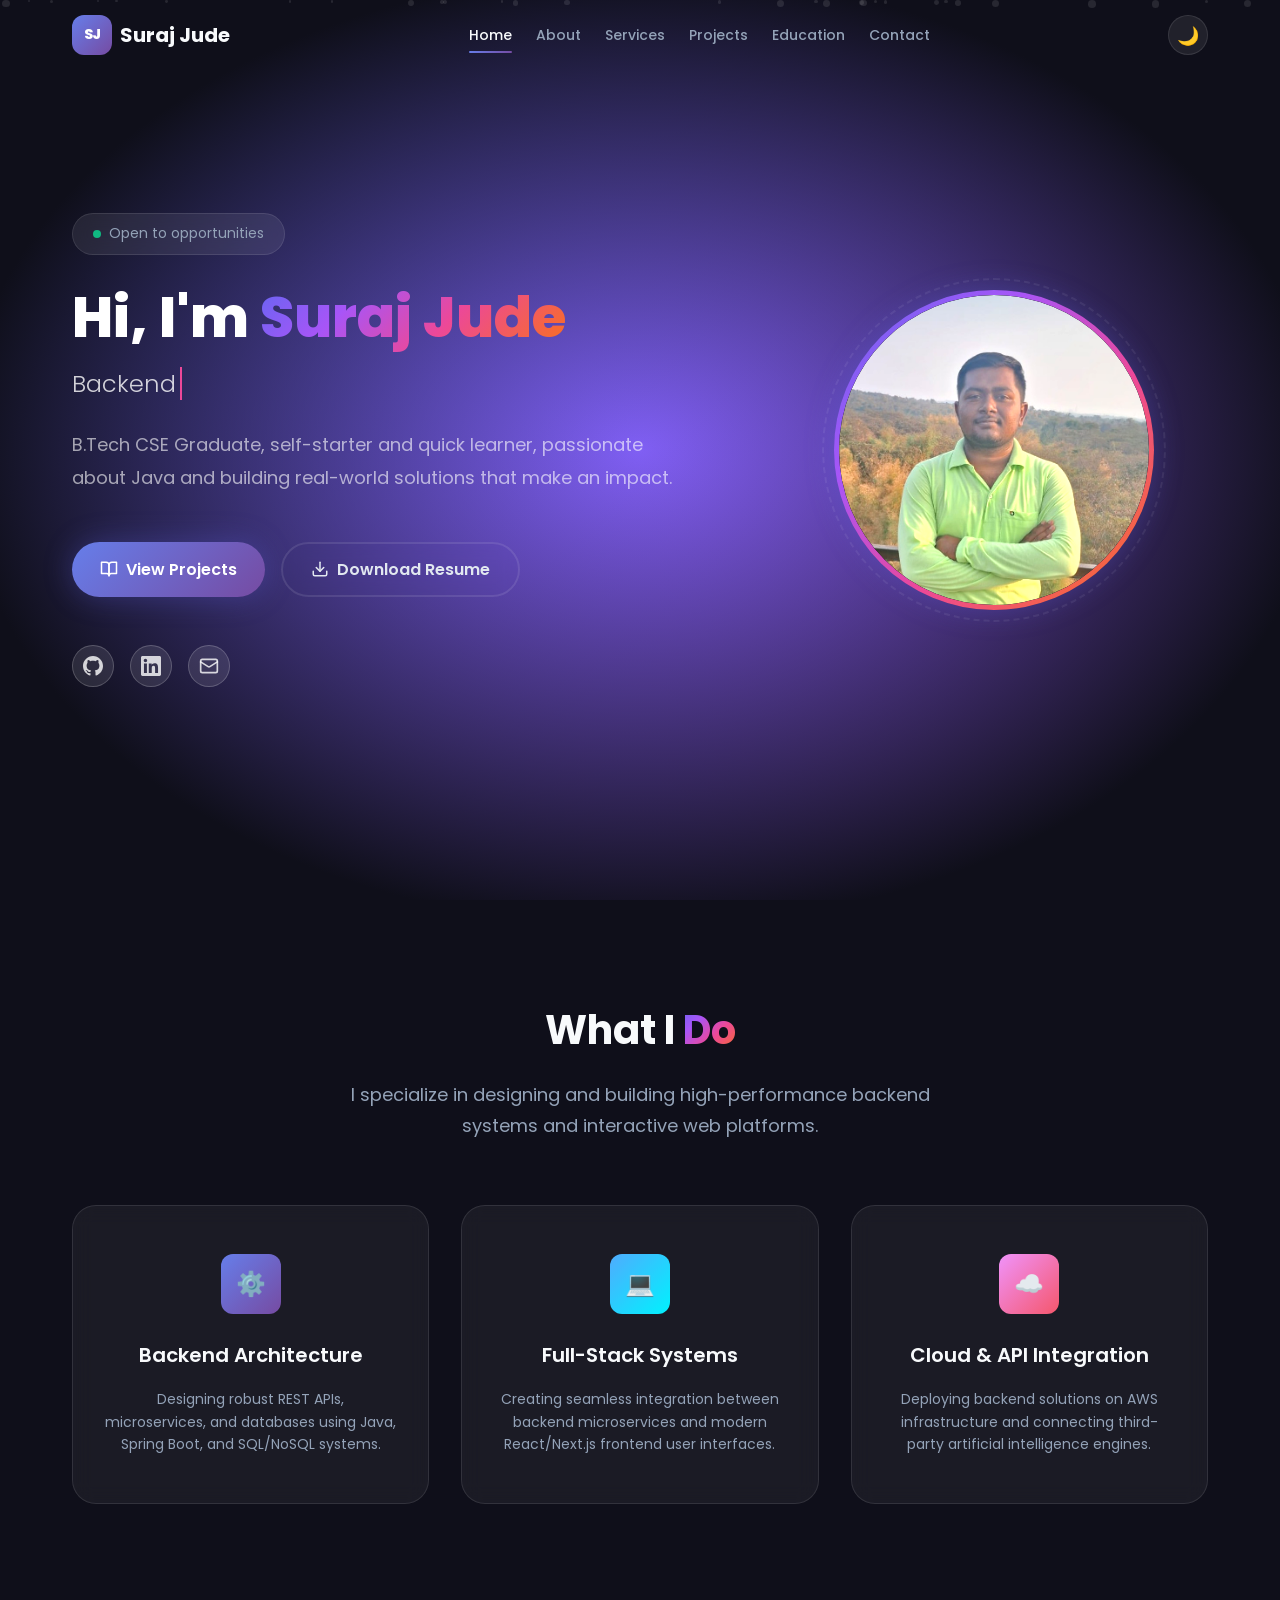
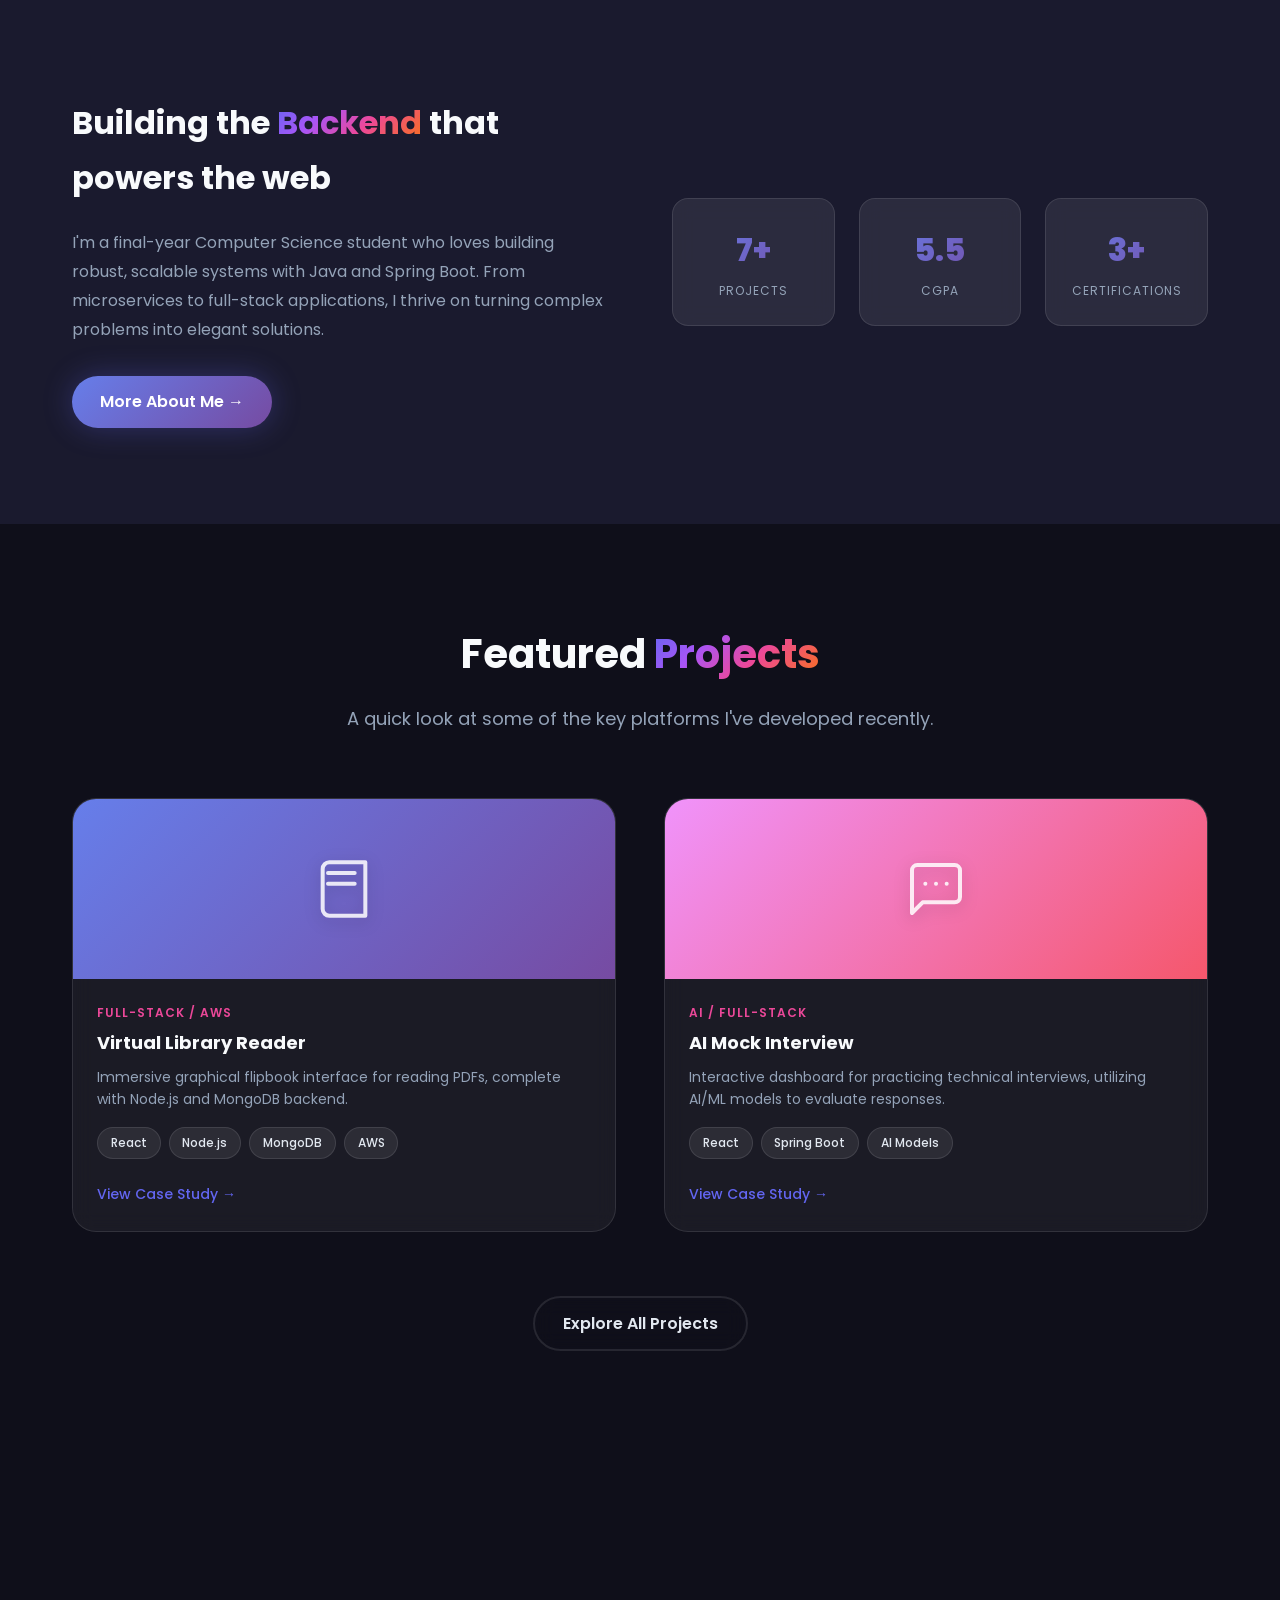
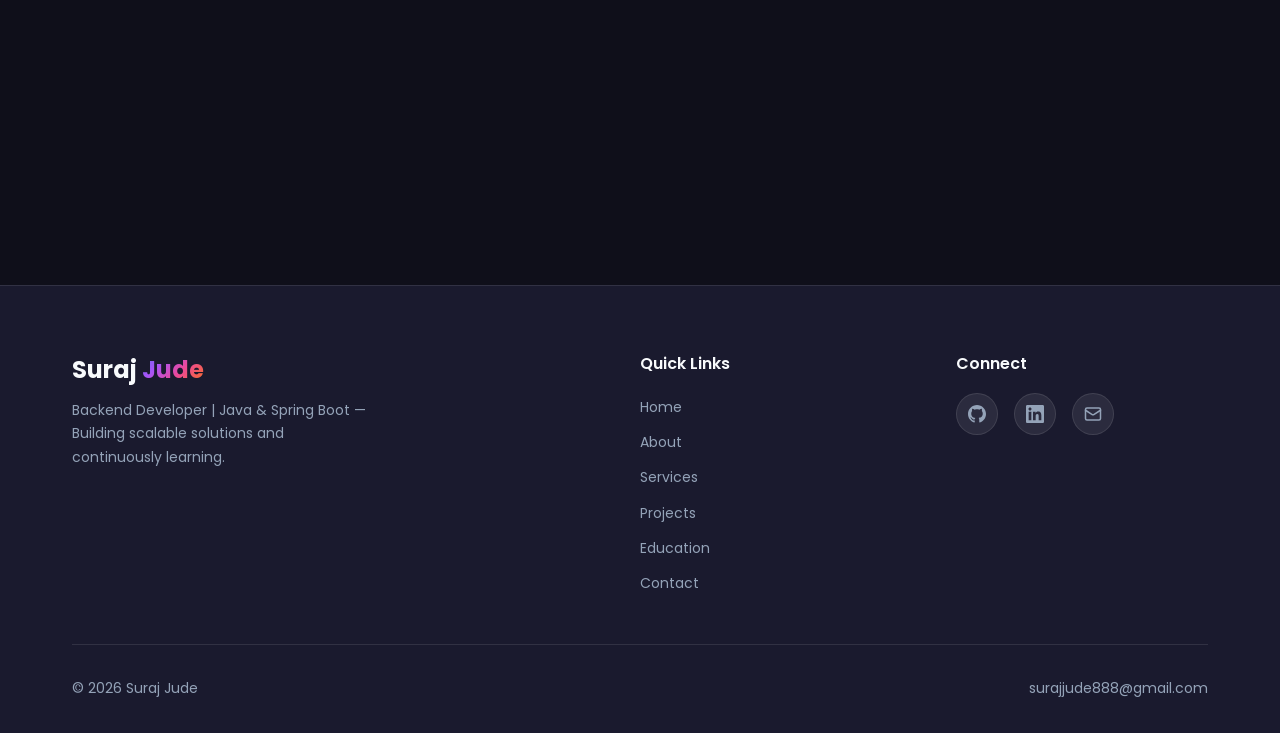
==== commit fe0468f4: "modified version" ====
--- a/index.html
+++ b/index.html
@@ -27,6 +27,7 @@
       <ul class="nav-links" id="nav-links">
         <li><a href="index.html" class="nav-link">Home</a></li>
         <li><a href="about.html" class="nav-link">About</a></li>
+        <li><a href="services.html" class="nav-link">Services</a></li>
         <li><a href="projects.html" class="nav-link">Projects</a></li>
         <li><a href="education.html" class="nav-link">Education</a></li>
         <li><a href="contact.html" class="nav-link">Contact</a></li>
@@ -147,15 +148,15 @@
 
         <div class="home-about-stats reveal-right">
           <div class="stat-card">
-            <div class="number">2+</div>
+            <div class="number" data-target="10" data-suffix="+">10+</div>
             <div class="label">Projects</div>
           </div>
           <div class="stat-card">
-            <div class="number">8.2</div>
+            <div class="number" data-target="8.2" data-decimals="1">8.2</div>
             <div class="label">CGPA</div>
           </div>
           <div class="stat-card">
-            <div class="number">3</div>
+            <div class="number" data-target="5" data-suffix="+">5+</div>
             <div class="label">Certifications</div>
           </div>
         </div>
@@ -246,6 +247,7 @@
           <ul>
             <li><a href="index.html">Home</a></li>
             <li><a href="about.html">About</a></li>
+            <li><a href="services.html">Services</a></li>
             <li><a href="projects.html">Projects</a></li>
             <li><a href="education.html">Education</a></li>
             <li><a href="contact.html">Contact</a></li>
--- a/css/style.css
+++ b/css/style.css
@@ -1337,6 +1337,22 @@
   filter: brightness(1.08);
 }
 
+/* Project Screenshot Image */
+.project-screenshot {
+  width: 100%;
+  height: 100%;
+  display: block;
+  object-fit: cover;
+  object-position: center top;
+  background: var(--color-bg-secondary);
+  transition: all 0.5s cubic-bezier(0.16, 1, 0.3, 1);
+}
+
+.project-card:hover .project-screenshot {
+  filter: brightness(1.08);
+  transform: scale(1.03);
+}
+
 /* ---- Project Image Carousel ---- */
 .project-carousel {
   position: relative;
@@ -1712,7 +1728,8 @@
 }
 
 .form-group input,
-.form-group textarea {
+.form-group textarea,
+.form-group select {
   width: 100%;
   padding: 0.875rem 1rem;
   background: var(--color-bg-glass);
@@ -1726,9 +1743,30 @@
 }
 
 .form-group input:focus,
-.form-group textarea:focus {
+.form-group textarea:focus,
+.form-group select:focus {
   border-color: var(--color-primary);
   box-shadow: 0 0 0 3px rgba(99, 102, 241, 0.2);
+}
+
+.form-group select {
+  cursor: pointer;
+  appearance: none;
+  -webkit-appearance: none;
+  background-image: url("data:image/svg+xml,%3Csvg xmlns='http://www.w3.org/2000/svg' width='16' height='16' viewBox='0 0 24 24' fill='none' stroke='%2394a3b8' stroke-width='2' stroke-linecap='round' stroke-linejoin='round'%3E%3Cpolyline points='6 9 12 15 18 9'/%3E%3C/svg%3E");
+  background-repeat: no-repeat;
+  background-position: right 1rem center;
+  padding-right: 2.5rem;
+}
+
+.form-group select option {
+  background: var(--color-bg-secondary);
+  color: var(--color-text);
+  padding: 0.5rem;
+}
+
+.form-group select option:disabled {
+  color: var(--color-text-muted);
 }
 
 .form-group textarea {
@@ -1744,7 +1782,8 @@
 }
 
 .form-group.error input,
-.form-group.error textarea {
+.form-group.error textarea,
+.form-group.error select {
   border-color: #ef4444;
 }
 
@@ -2481,4 +2520,589 @@
   gap: var(--space-sm);
 }
 
-
+/* ============================================
+   SERVICES PAGE
+   ============================================ */
+
+/* ---- Availability Banner ---- */
+.services-availability-section {
+  padding-top: 0;
+  padding-bottom: var(--space-xl);
+}
+
+.services-availability-banner {
+  background: linear-gradient(135deg, rgba(99, 102, 241, 0.08) 0%, rgba(16, 185, 129, 0.08) 50%, rgba(168, 85, 247, 0.08) 100%);
+  border: 1px solid var(--color-border);
+  border-radius: var(--radius-xl);
+  padding: var(--space-2xl) var(--space-3xl);
+  position: relative;
+  overflow: hidden;
+  backdrop-filter: blur(10px);
+}
+
+.availability-pulse-ring {
+  position: absolute;
+  top: -100px;
+  right: -100px;
+  width: 300px;
+  height: 300px;
+  border-radius: 50%;
+  background: radial-gradient(circle, rgba(16, 185, 129, 0.1) 0%, transparent 70%);
+  animation: pulseRing 4s ease-in-out infinite;
+  pointer-events: none;
+}
+
+@keyframes pulseRing {
+  0%, 100% { transform: scale(1); opacity: 0.5; }
+  50% { transform: scale(1.3); opacity: 0.8; }
+}
+
+.availability-content {
+  position: relative;
+  z-index: 1;
+}
+
+.availability-indicator {
+  display: inline-flex;
+  align-items: center;
+  gap: var(--space-sm);
+  margin-bottom: var(--space-md);
+}
+
+.availability-indicator .dot {
+  width: 10px;
+  height: 10px;
+  border-radius: 50%;
+  background: var(--color-success);
+  animation: pulse 2s ease infinite;
+  box-shadow: 0 0 8px rgba(16, 185, 129, 0.5);
+}
+
+.availability-status {
+  font-size: var(--font-size-sm);
+  font-weight: 600;
+  color: var(--color-success);
+  text-transform: uppercase;
+  letter-spacing: 1px;
+}
+
+.availability-content > p {
+  color: var(--color-text-muted);
+  font-size: var(--font-size-base);
+  max-width: 700px;
+  line-height: 1.7;
+  margin-bottom: var(--space-xl);
+}
+
+.availability-actions {
+  display: flex;
+  gap: var(--space-md);
+  flex-wrap: wrap;
+}
+
+/* ---- Services Page Grid ---- */
+.services-page-grid {
+  display: grid;
+  grid-template-columns: repeat(auto-fit, minmax(350px, 1fr));
+  gap: var(--space-xl);
+  margin-top: var(--space-2xl);
+}
+
+.services-page-card {
+  background: var(--color-bg-card);
+  border: 1px solid var(--color-border);
+  border-radius: var(--radius-xl);
+  padding: var(--space-2xl);
+  backdrop-filter: blur(10px);
+  position: relative;
+  overflow: hidden;
+  transition: transform var(--transition-base), border-color var(--transition-base), box-shadow var(--transition-base);
+  display: flex;
+  flex-direction: column;
+  gap: var(--space-md);
+}
+
+.services-page-card:hover {
+  transform: translateY(-8px);
+  border-color: rgba(99, 102, 241, 0.4);
+  box-shadow: var(--shadow-lg), var(--shadow-glow-primary);
+}
+
+/* Gradient accent bar at the top of each card */
+.spc-gradient-bar {
+  position: absolute;
+  top: 0;
+  left: 0;
+  width: 100%;
+  height: 4px;
+}
+
+.gradient-bar-1 { background: var(--gradient-primary); }
+.gradient-bar-2 { background: var(--gradient-accent); }
+.gradient-bar-3 { background: var(--gradient-ocean); }
+.gradient-bar-4 { background: var(--gradient-sunset); }
+.gradient-bar-5 { background: var(--gradient-cool); }
+.gradient-bar-6 { background: var(--gradient-warm); }
+
+/* Icon wrapper */
+.spc-icon-wrapper {
+  width: 56px;
+  height: 56px;
+  border-radius: var(--radius-lg);
+  display: flex;
+  align-items: center;
+  justify-content: center;
+  color: #fff;
+  flex-shrink: 0;
+  transition: transform var(--transition-base);
+}
+
+.services-page-card:hover .spc-icon-wrapper {
+  transform: scale(1.1) rotate(5deg);
+}
+
+.services-page-card h3 {
+  font-size: var(--font-size-xl);
+  font-weight: 700;
+  color: var(--color-text-heading);
+}
+
+.services-page-card > p {
+  color: var(--color-text-muted);
+  font-size: var(--font-size-sm);
+  line-height: 1.7;
+}
+
+/* Deliverable tags */
+.spc-deliverables {
+  display: flex;
+  flex-wrap: wrap;
+  gap: var(--space-sm);
+  margin-top: var(--space-xs);
+}
+
+.spc-tag {
+  display: inline-flex;
+  align-items: center;
+  padding: 0.3rem 0.85rem;
+  background: var(--color-bg-glass);
+  border: 1px solid var(--color-border);
+  border-radius: var(--radius-full);
+  font-size: var(--font-size-xs);
+  color: var(--color-text);
+  font-weight: 500;
+  transition: all var(--transition-base);
+}
+
+.spc-tag:hover {
+  border-color: var(--color-primary);
+  color: var(--color-primary);
+  transform: translateY(-2px);
+}
+
+/* What's included */
+.spc-includes {
+  margin-top: auto;
+  padding-top: var(--space-md);
+  border-top: 1px solid var(--color-border);
+}
+
+.spc-includes h4 {
+  font-size: var(--font-size-xs);
+  font-weight: 600;
+  color: var(--color-text-heading);
+  text-transform: uppercase;
+  letter-spacing: 1px;
+  margin-bottom: var(--space-sm);
+}
+
+.spc-includes ul {
+  list-style: none;
+  display: flex;
+  flex-direction: column;
+  gap: 6px;
+}
+
+.spc-includes li {
+  position: relative;
+  padding-left: 1.25rem;
+  font-size: var(--font-size-sm);
+  color: var(--color-text-muted);
+  line-height: 1.6;
+}
+
+.spc-includes li::before {
+  content: '✓';
+  position: absolute;
+  left: 0;
+  color: var(--color-success);
+  font-weight: 700;
+  font-size: var(--font-size-xs);
+}
+
+/* ---- Process Timeline ---- */
+.services-process-section {
+  background: var(--color-bg-secondary);
+}
+
+.process-timeline {
+  max-width: 750px;
+  margin: var(--space-2xl) auto 0;
+  display: flex;
+  flex-direction: column;
+  align-items: stretch;
+}
+
+.process-step {
+  display: flex;
+  align-items: flex-start;
+  gap: var(--space-xl);
+  padding: var(--space-xl);
+  background: var(--color-bg-card);
+  border: 1px solid var(--color-border);
+  border-radius: var(--radius-xl);
+  backdrop-filter: blur(10px);
+  transition: all var(--transition-base);
+}
+
+.process-step:hover {
+  transform: translateY(-4px);
+  box-shadow: var(--shadow-lg);
+  border-color: rgba(99, 102, 241, 0.3);
+}
+
+.process-step-number {
+  font-size: var(--font-size-3xl);
+  font-weight: 800;
+  background: var(--gradient-hero);
+  -webkit-background-clip: text;
+  -webkit-text-fill-color: transparent;
+  background-clip: text;
+  flex-shrink: 0;
+  line-height: 1;
+  min-width: 52px;
+  text-align: center;
+}
+
+.process-step-content h3 {
+  font-size: var(--font-size-lg);
+  font-weight: 600;
+  color: var(--color-text-heading);
+  margin-bottom: var(--space-xs);
+}
+
+.process-step-content p {
+  color: var(--color-text-muted);
+  font-size: var(--font-size-sm);
+  line-height: 1.7;
+}
+
+.process-connector {
+  width: 3px;
+  height: 32px;
+  background: var(--gradient-primary);
+  margin: 0 auto;
+  border-radius: var(--radius-full);
+  opacity: 0.5;
+}
+
+/* ---- Tech Stack Marquee ---- */
+.tech-stack-marquee {
+  overflow: hidden;
+  mask-image: linear-gradient(to right, transparent 0%, black 10%, black 90%, transparent 100%);
+  -webkit-mask-image: linear-gradient(to right, transparent 0%, black 10%, black 90%, transparent 100%);
+  margin-top: var(--space-2xl);
+}
+
+.marquee-track {
+  display: flex;
+  gap: var(--space-lg);
+  animation: marqueeScroll 30s linear infinite;
+  width: max-content;
+}
+
+@keyframes marqueeScroll {
+  0% { transform: translateX(0); }
+  100% { transform: translateX(-50%); }
+}
+
+.marquee-item {
+  display: flex;
+  align-items: center;
+  gap: var(--space-sm);
+  padding: 0.75rem 1.5rem;
+  background: var(--color-bg-card);
+  border: 1px solid var(--color-border);
+  border-radius: var(--radius-full);
+  white-space: nowrap;
+  font-size: var(--font-size-sm);
+  font-weight: 500;
+  color: var(--color-text);
+  transition: all var(--transition-base);
+  flex-shrink: 0;
+}
+
+.marquee-item:hover {
+  border-color: var(--color-primary);
+  transform: translateY(-2px);
+  box-shadow: var(--shadow-glow-primary);
+}
+
+.marquee-icon {
+  font-size: var(--font-size-lg);
+}
+
+/* Pause marquee on hover */
+.tech-stack-marquee:hover .marquee-track {
+  animation-play-state: paused;
+}
+
+/* ---- Pricing Section ---- */
+.pricing-section {
+  background: var(--color-bg-secondary);
+}
+
+.pricing-grid {
+  display: grid;
+  grid-template-columns: repeat(4, 1fr);
+  gap: var(--space-xl);
+  margin-top: var(--space-2xl);
+  align-items: start;
+}
+
+.pricing-card {
+  background: var(--color-bg-card);
+  border: 1px solid var(--color-border);
+  border-radius: var(--radius-xl);
+  padding: var(--space-2xl) var(--space-xl);
+  backdrop-filter: blur(10px);
+  position: relative;
+  overflow: hidden;
+  display: flex;
+  flex-direction: column;
+  align-items: center;
+  text-align: center;
+  transition: transform var(--transition-base), border-color var(--transition-base), box-shadow var(--transition-base);
+}
+
+.pricing-card:hover {
+  transform: translateY(-8px);
+  border-color: rgba(99, 102, 241, 0.35);
+  box-shadow: var(--shadow-lg), var(--shadow-glow-primary);
+}
+
+/* Gradient bar at top */
+.pricing-card-gradient {
+  position: absolute;
+  top: 0;
+  left: 0;
+  width: 100%;
+  height: 4px;
+}
+
+/* Popular card — highlighted */
+.pricing-card--popular {
+  border-color: rgba(99, 102, 241, 0.5);
+  box-shadow: 0 0 40px rgba(99, 102, 241, 0.15);
+  transform: scale(1.03);
+}
+
+.pricing-card--popular:hover {
+  transform: scale(1.03) translateY(-8px);
+  box-shadow: 0 0 50px rgba(99, 102, 241, 0.25), var(--shadow-xl);
+}
+
+.pricing-popular-badge {
+  position: absolute;
+  top: 18px;
+  right: -36px;
+  background: var(--gradient-primary);
+  color: #fff;
+  font-size: 0.6rem;
+  font-weight: 700;
+  text-transform: uppercase;
+  letter-spacing: 1.5px;
+  padding: 5px 48px;
+  transform: rotate(45deg);
+  z-index: 2;
+}
+
+/* Tier name */
+.pricing-tier-badge {
+  font-size: var(--font-size-xs);
+  font-weight: 600;
+  text-transform: uppercase;
+  letter-spacing: 2px;
+  color: var(--color-text-muted);
+  margin-bottom: var(--space-md);
+  margin-top: var(--space-sm);
+}
+
+/* Price amount */
+.pricing-amount {
+  display: flex;
+  align-items: baseline;
+  gap: 4px;
+  margin-bottom: var(--space-md);
+}
+
+.pricing-currency {
+  font-size: var(--font-size-xl);
+  font-weight: 700;
+  background: var(--gradient-hero);
+  -webkit-background-clip: text;
+  -webkit-text-fill-color: transparent;
+  background-clip: text;
+}
+
+.pricing-value {
+  font-size: var(--font-size-4xl);
+  font-weight: 800;
+  background: var(--gradient-hero);
+  -webkit-background-clip: text;
+  -webkit-text-fill-color: transparent;
+  background-clip: text;
+  line-height: 1;
+}
+
+/* Short description */
+.pricing-description {
+  color: var(--color-text-muted);
+  font-size: var(--font-size-sm);
+  line-height: 1.6;
+  margin-bottom: var(--space-lg);
+  max-width: 280px;
+}
+
+/* Feature list */
+.pricing-features {
+  list-style: none;
+  width: 100%;
+  text-align: left;
+  display: flex;
+  flex-direction: column;
+  gap: 10px;
+  margin-bottom: var(--space-xl);
+  flex-grow: 1;
+}
+
+.pricing-features li {
+  position: relative;
+  padding-left: 1.6rem;
+  font-size: var(--font-size-sm);
+  color: var(--color-text);
+  line-height: 1.5;
+}
+
+.pricing-features li::before {
+  content: '✓';
+  position: absolute;
+  left: 0;
+  color: var(--color-success);
+  font-weight: 700;
+  font-size: var(--font-size-sm);
+}
+
+/* Inherited tier marker */
+.pricing-features li.pricing-inherited {
+  color: var(--color-primary);
+  font-weight: 600;
+  font-size: var(--font-size-xs);
+  padding-left: 1.6rem;
+  border-bottom: 1px solid var(--color-border);
+  padding-bottom: 10px;
+  margin-bottom: 2px;
+}
+
+.pricing-features li.pricing-inherited::before {
+  content: '↗';
+  color: var(--color-primary);
+}
+
+/* CTA button */
+.pricing-cta {
+  width: 100%;
+  text-align: center;
+  justify-content: center;
+  margin-top: auto;
+}
+
+/* Disclaimer note */
+.pricing-note {
+  text-align: center;
+  color: var(--color-text-muted);
+  font-size: var(--font-size-xs);
+  margin-top: var(--space-2xl);
+  font-style: italic;
+}
+
+.pricing-note a {
+  color: var(--color-primary);
+  text-decoration: underline;
+  text-underline-offset: 3px;
+  transition: color var(--transition-fast);
+}
+
+.pricing-note a:hover {
+  color: var(--color-secondary);
+}
+
+/* ---- Services Responsive ---- */
+@media (max-width: 1024px) {
+  .services-page-grid {
+    grid-template-columns: repeat(auto-fit, minmax(300px, 1fr));
+  }
+
+  .pricing-grid {
+    grid-template-columns: repeat(2, 1fr);
+  }
+
+  .pricing-card--popular {
+    transform: scale(1);
+  }
+
+  .pricing-card--popular:hover {
+    transform: translateY(-8px);
+  }
+
+  .pricing-value {
+    font-size: var(--font-size-3xl);
+  }
+}
+
+@media (max-width: 768px) {
+  .services-page-grid {
+    grid-template-columns: 1fr;
+  }
+
+  .pricing-grid {
+    grid-template-columns: 1fr;
+    max-width: 420px;
+    margin-left: auto;
+    margin-right: auto;
+  }
+
+  .services-availability-banner {
+    padding: var(--space-xl);
+  }
+
+  .availability-actions {
+    flex-direction: column;
+    align-items: stretch;
+  }
+
+  .availability-actions .btn {
+    justify-content: center;
+  }
+
+  .process-step {
+    flex-direction: column;
+    gap: var(--space-md);
+    padding: var(--space-lg);
+  }
+
+  .process-step-number {
+    min-width: auto;
+  }
+}
+
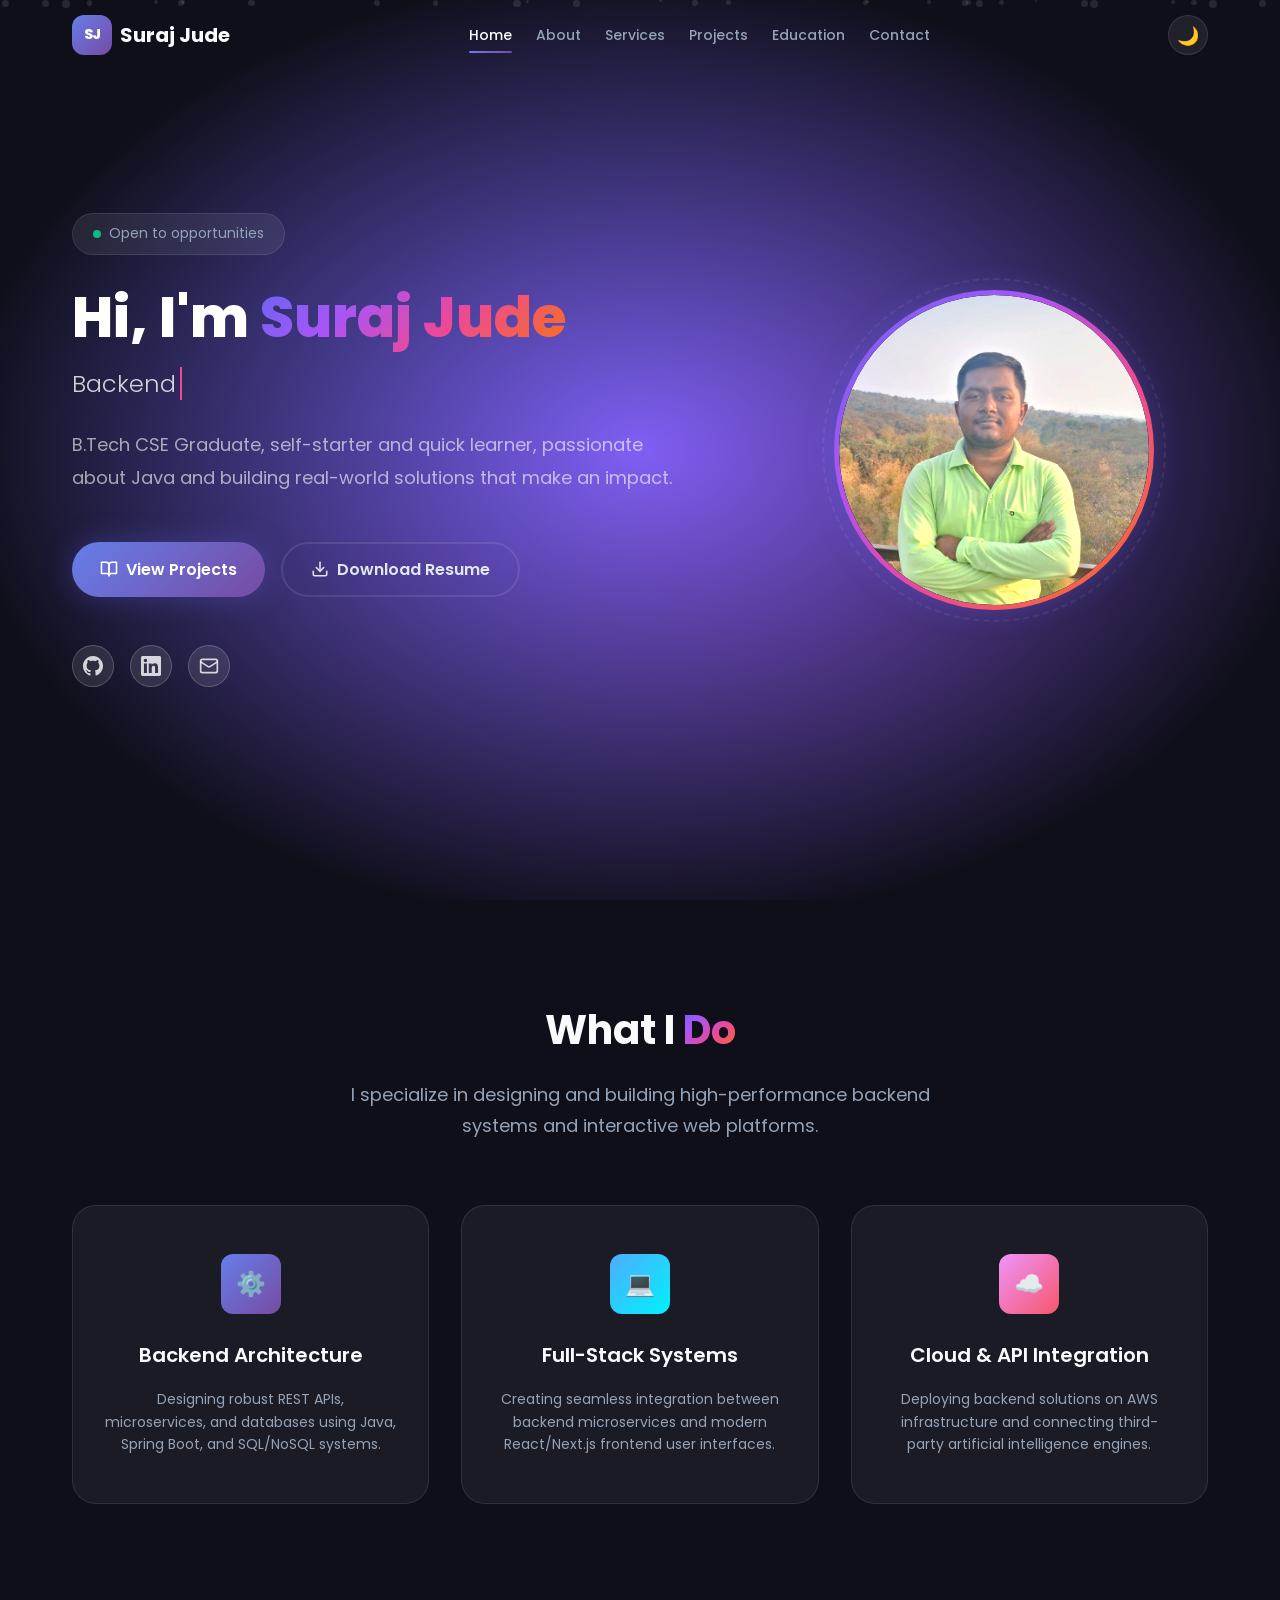
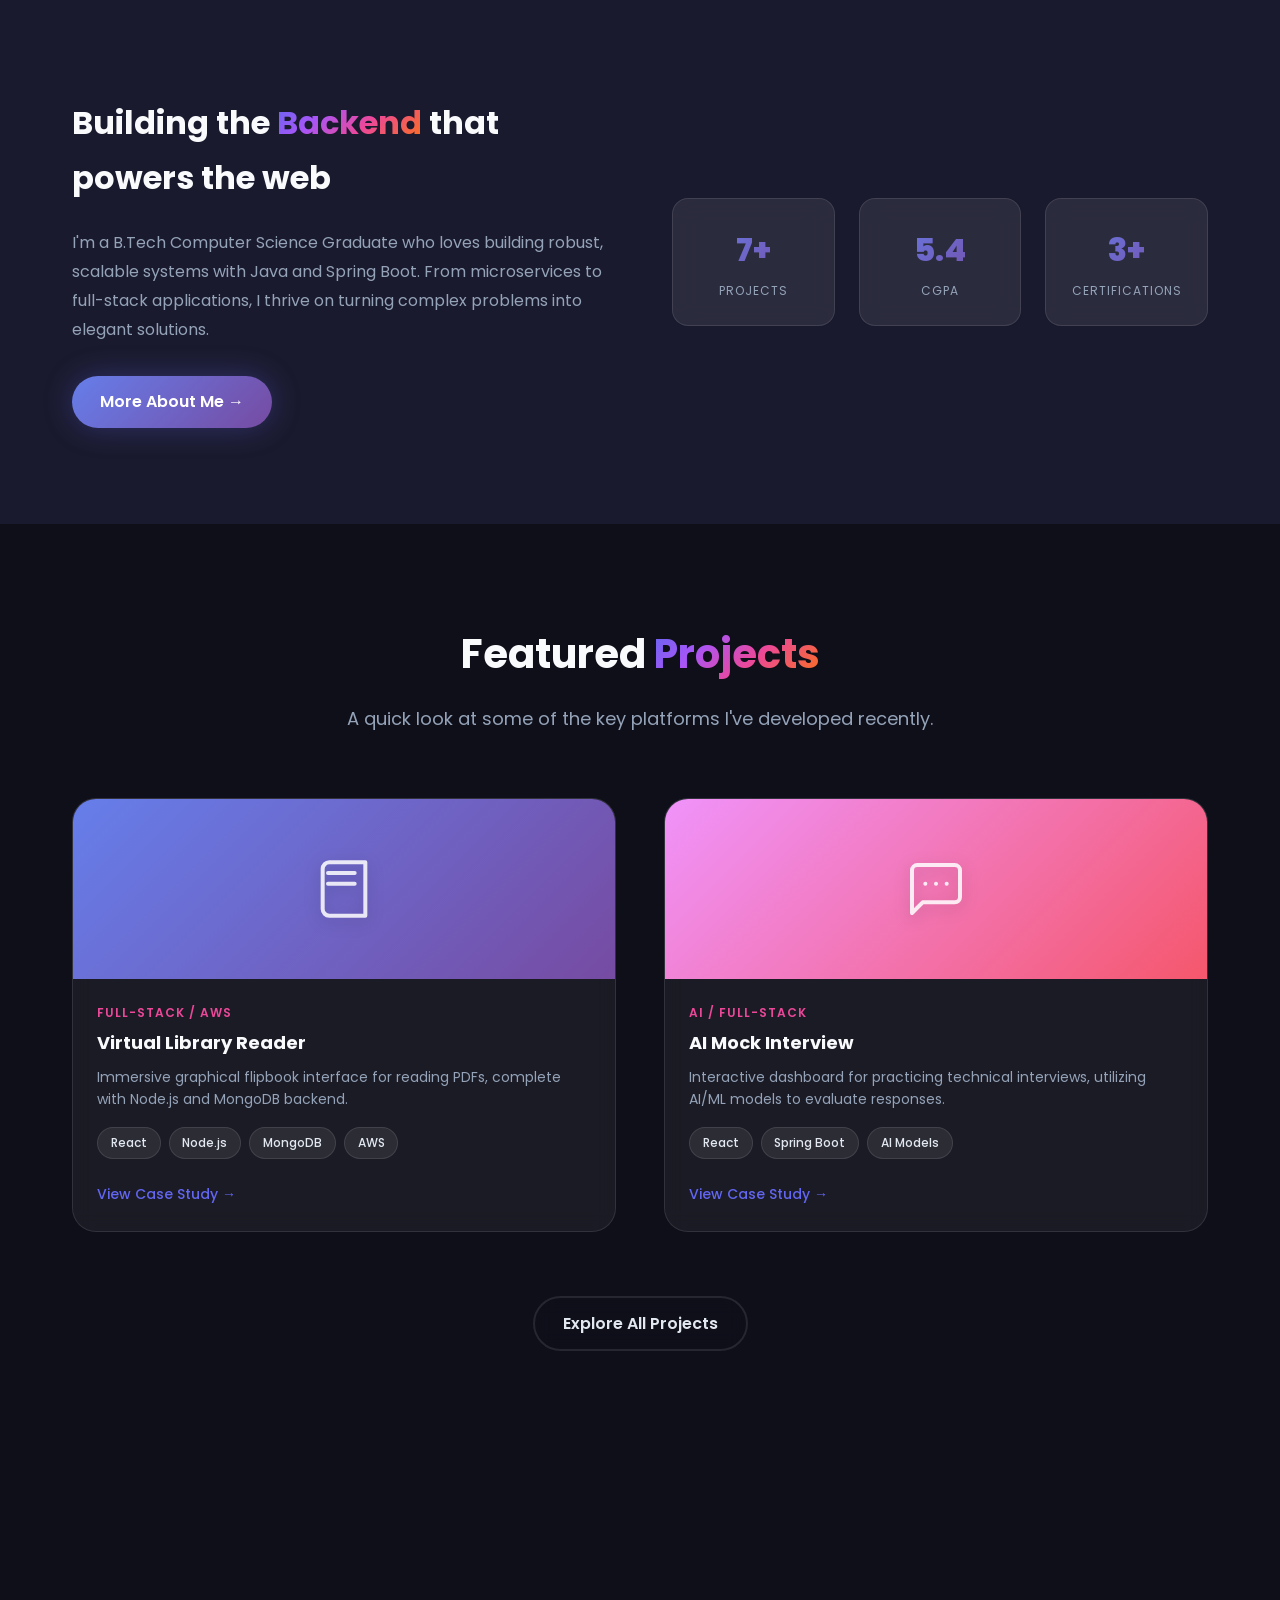
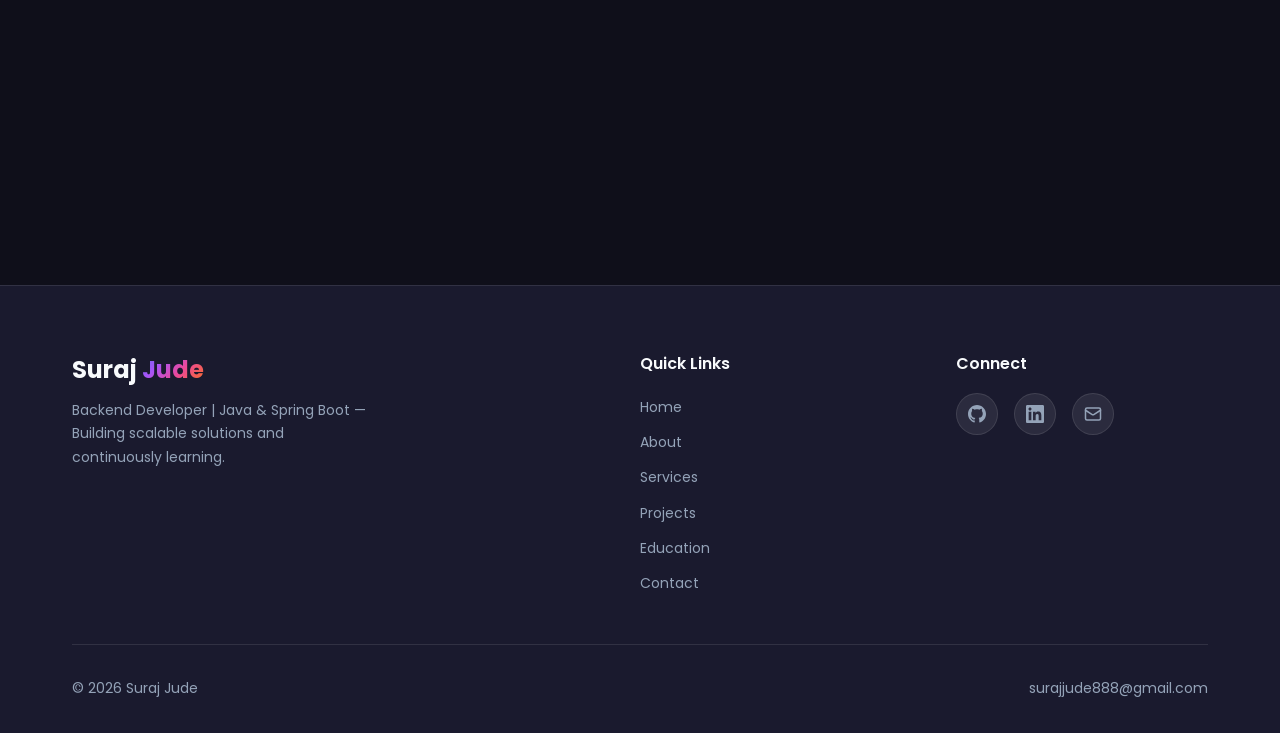
==== commit d111ca36: "Update description in index.html" ====
--- a/index.html
+++ b/index.html
@@ -141,7 +141,7 @@
         <div class="home-about-text reveal-left">
           <h2>Building the <span class="gradient-text">Backend</span> that powers the web</h2>
           <p>
-            I'm a final-year Computer Science student who loves building robust, scalable systems with Java and Spring Boot. From microservices to full-stack applications, I thrive on turning complex problems into elegant solutions.
+            I'm a B.Tech Computer Science Graduate who loves building robust, scalable systems with Java and Spring Boot. From microservices to full-stack applications, I thrive on turning complex problems into elegant solutions.
           </p>
           <a href="about.html" class="btn btn-primary">More About Me →</a>
         </div>
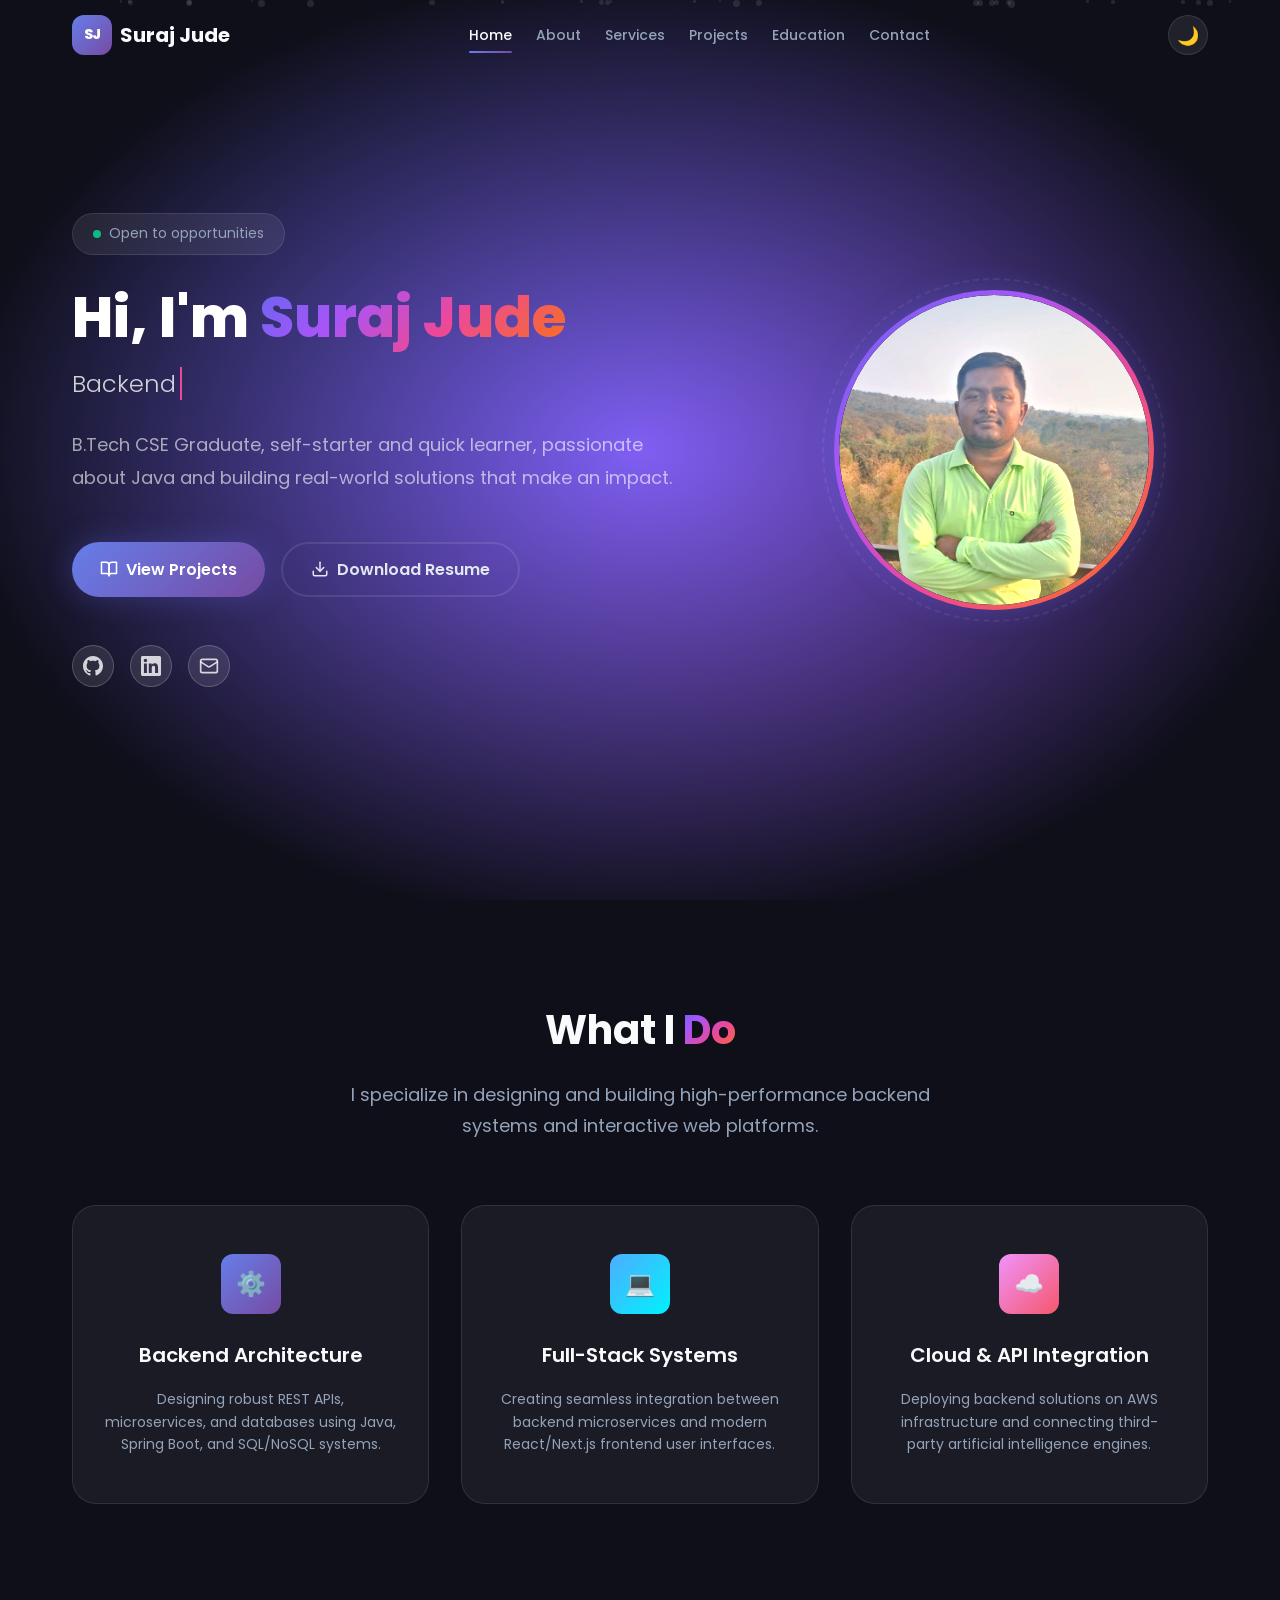
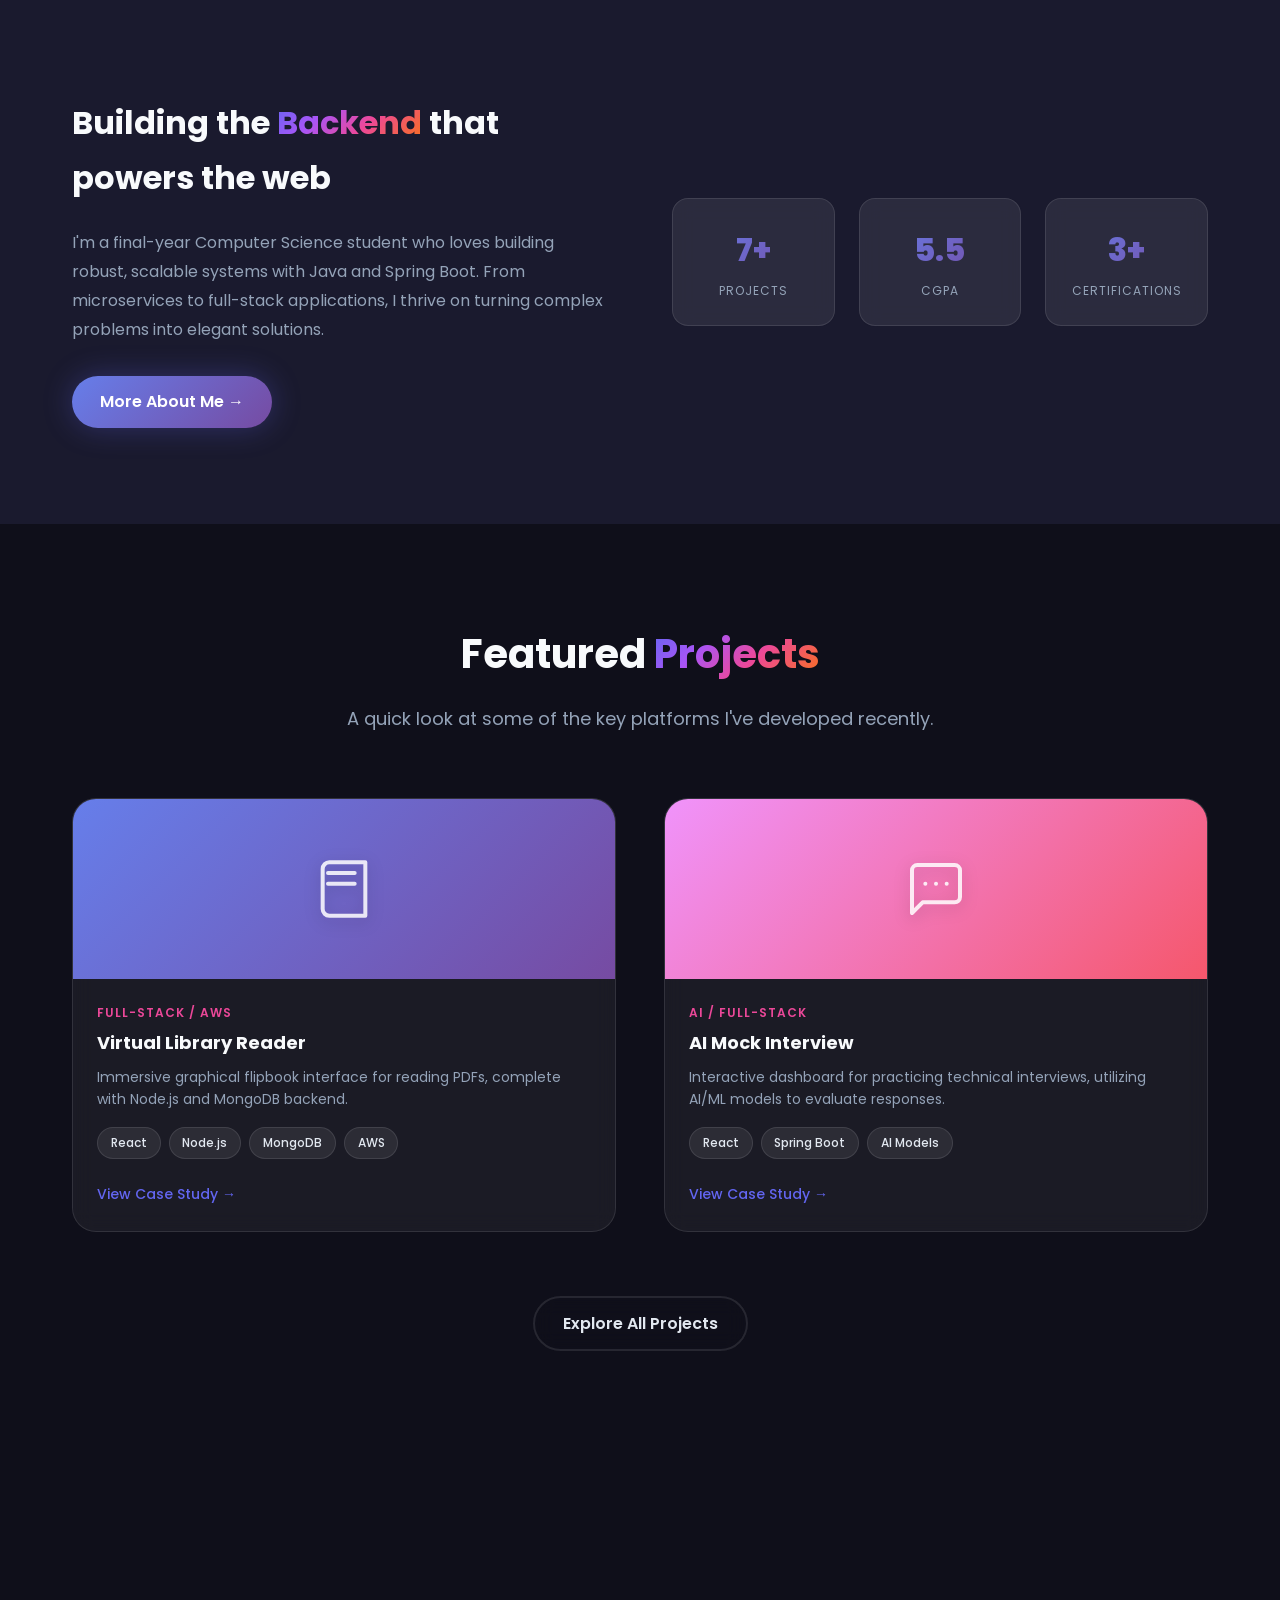
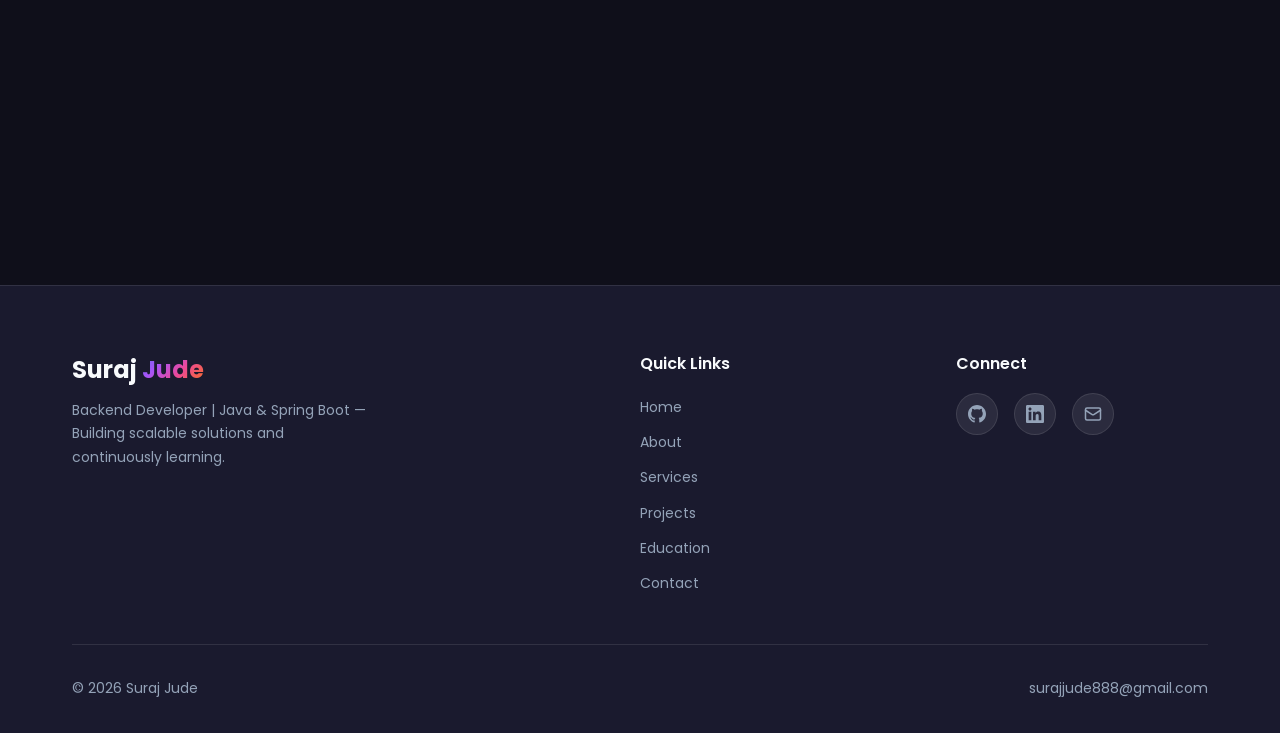
==== commit 2e97ec13: "fixing mail" ====
--- a/index.html
+++ b/index.html
@@ -90,7 +90,7 @@
           <a href="https://www.linkedin.com/in/suraj-jude-26513a316/" class="social-icon" target="_blank" rel="noopener noreferrer" aria-label="LinkedIn profile">
             <svg width="20" height="20" viewBox="0 0 24 24" fill="currentColor"><path d="M20.447 20.452h-3.554v-5.569c0-1.328-.027-3.037-1.852-3.037-1.853 0-2.136 1.445-2.136 2.939v5.667H9.351V9h3.414v1.561h.046c.477-.9 1.637-1.85 3.37-1.85 3.601 0 4.267 2.37 4.267 5.455v6.286zM5.337 7.433c-1.144 0-2.063-.926-2.063-2.065 0-1.138.92-2.063 2.063-2.063 1.14 0 2.064.925 2.064 2.063 0 1.139-.925 2.065-2.064 2.065zm1.782 13.019H3.555V9h3.564v11.452zM22.225 0H1.771C.792 0 0 .774 0 1.729v20.542C0 23.227.792 24 1.771 24h20.451C23.2 24 24 23.227 24 22.271V1.729C24 .774 23.2 0 22.222 0h.003z"/></svg>
           </a>
-          <a href="mailto:surajjude888@gmail.com" class="social-icon" aria-label="Send email">
+          <a href="https://mail.google.com/mail/?view=cm&to=surajjude888@gmail.com" class="social-icon" target="_blank" rel="noopener noreferrer" aria-label="Send email">
             <svg width="20" height="20" viewBox="0 0 24 24" fill="none" stroke="currentColor" stroke-width="2" stroke-linecap="round" stroke-linejoin="round"><rect x="2" y="4" width="20" height="16" rx="2"/><path d="m22 7-8.97 5.7a1.94 1.94 0 0 1-2.06 0L2 7"/></svg>
           </a>
         </div>
@@ -141,7 +141,7 @@
         <div class="home-about-text reveal-left">
           <h2>Building the <span class="gradient-text">Backend</span> that powers the web</h2>
           <p>
-            I'm a B.Tech Computer Science Graduate who loves building robust, scalable systems with Java and Spring Boot. From microservices to full-stack applications, I thrive on turning complex problems into elegant solutions.
+            I'm a final-year Computer Science student who loves building robust, scalable systems with Java and Spring Boot. From microservices to full-stack applications, I thrive on turning complex problems into elegant solutions.
           </p>
           <a href="about.html" class="btn btn-primary">More About Me →</a>
         </div>
@@ -263,7 +263,7 @@
             <a href="https://www.linkedin.com/in/suraj-jude-26513a316/" class="social-icon" target="_blank" rel="noopener noreferrer" aria-label="LinkedIn">
               <svg width="18" height="18" viewBox="0 0 24 24" fill="currentColor"><path d="M20.447 20.452h-3.554v-5.569c0-1.328-.027-3.037-1.852-3.037-1.853 0-2.136 1.445-2.136 2.939v5.667H9.351V9h3.414v1.561h.046c.477-.9 1.637-1.85 3.37-1.85 3.601 0 4.267 2.37 4.267 5.455v6.286zM5.337 7.433c-1.144 0-2.063-.926-2.063-2.065 0-1.138.92-2.063 2.063-2.063 1.14 0 2.064.925 2.064 2.063 0 1.139-.925 2.065-2.064 2.065zm1.782 13.019H3.555V9h3.564v11.452zM22.225 0H1.771C.792 0 0 .774 0 1.729v20.542C0 23.227.792 24 1.771 24h20.451C23.2 24 24 23.227 24 22.271V1.729C24 .774 23.2 0 22.222 0h.003z"/></svg>
             </a>
-            <a href="mailto:surajjude888@gmail.com" class="social-icon" aria-label="Email">
+            <a href="https://mail.google.com/mail/?view=cm&to=surajjude888@gmail.com" class="social-icon" target="_blank" rel="noopener noreferrer" aria-label="Email">
               <svg width="18" height="18" viewBox="0 0 24 24" fill="none" stroke="currentColor" stroke-width="2" stroke-linecap="round" stroke-linejoin="round"><rect x="2" y="4" width="20" height="16" rx="2"/><path d="m22 7-8.97 5.7a1.94 1.94 0 0 1-2.06 0L2 7"/></svg>
             </a>
           </div>
@@ -273,7 +273,7 @@
       <div class="footer-bottom">
         <p>© <span id="footer-year"></span> Suraj Jude</p>
         <div class="footer-bottom-links">
-          <a href="mailto:surajjude888@gmail.com">surajjude888@gmail.com</a>
+          <a href="https://mail.google.com/mail/?view=cm&to=surajjude888@gmail.com" target="_blank" rel="noopener noreferrer">surajjude888@gmail.com</a>
         </div>
       </div>
     </div>
--- a/css/style.css
+++ b/css/style.css
@@ -602,6 +602,7 @@
   height: 100%;
   z-index: 1;
   overflow: hidden;
+  pointer-events: none;
 }
 
 .particle {
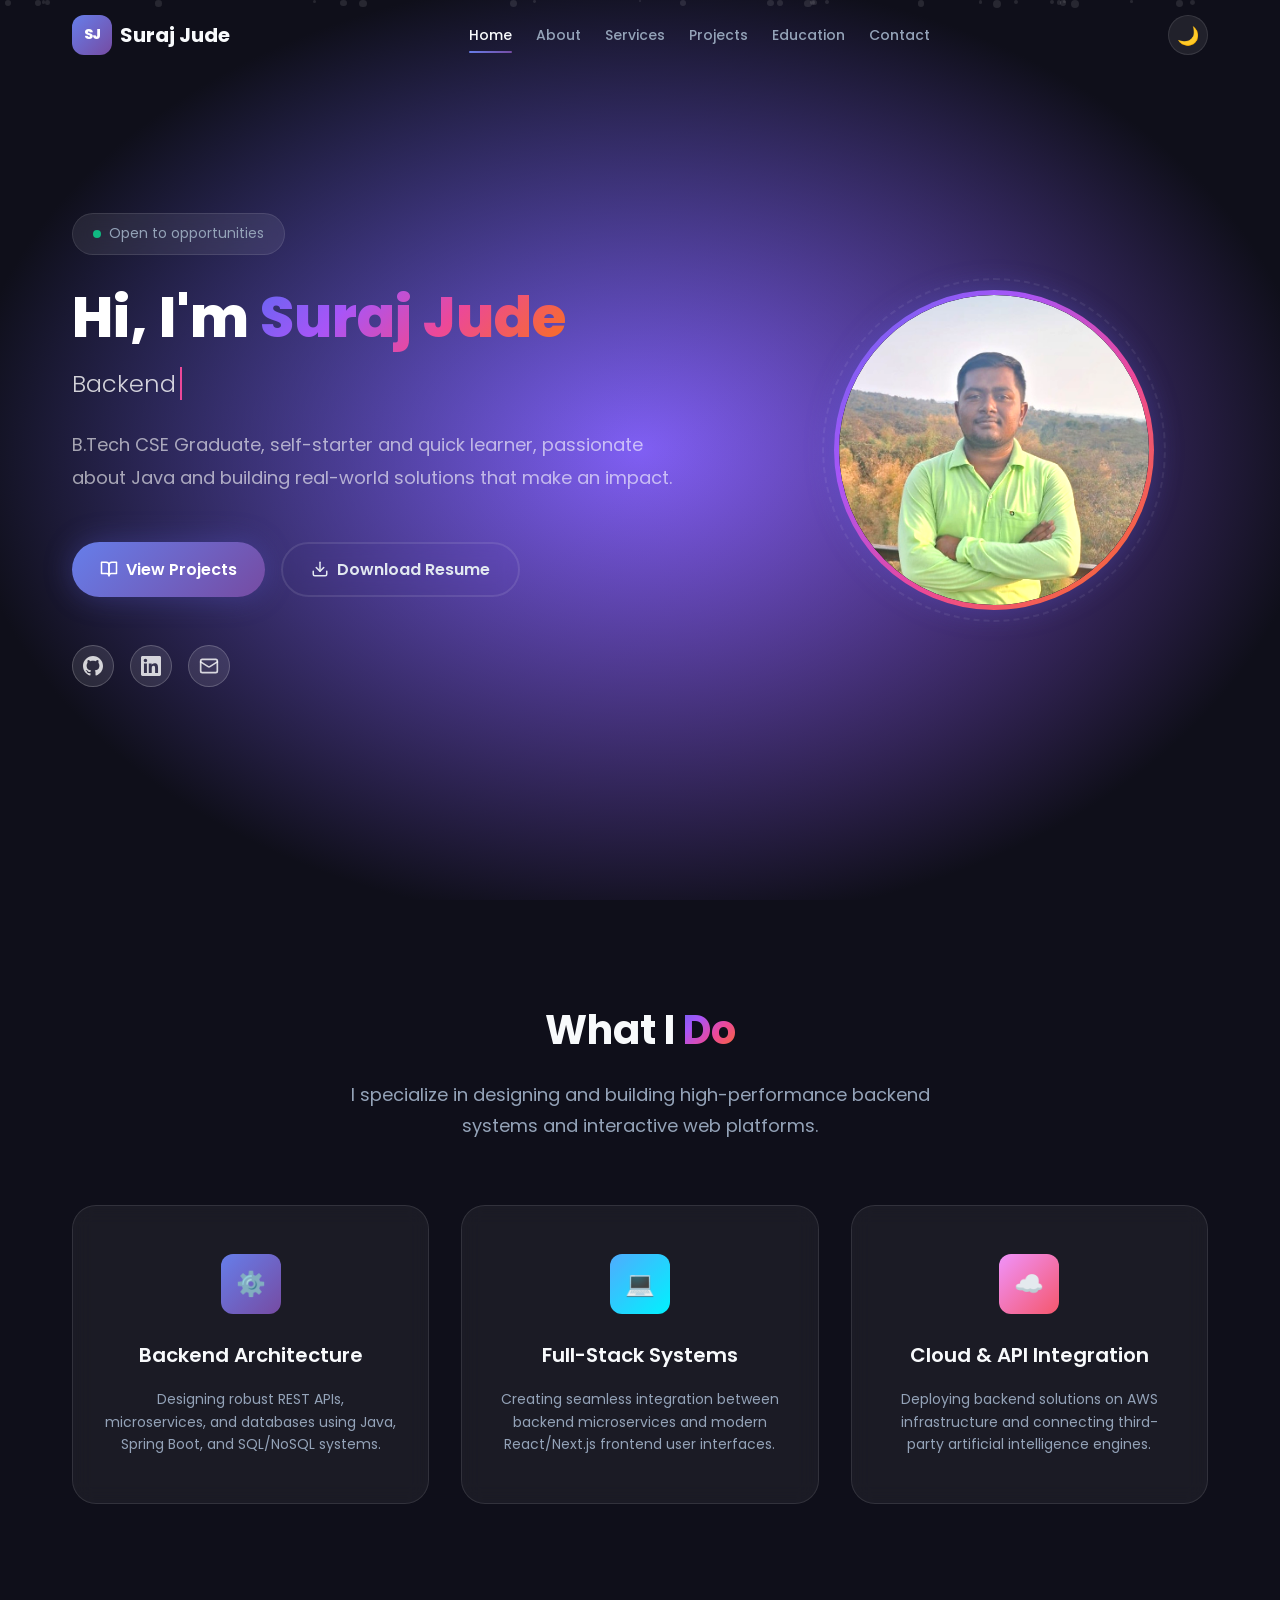
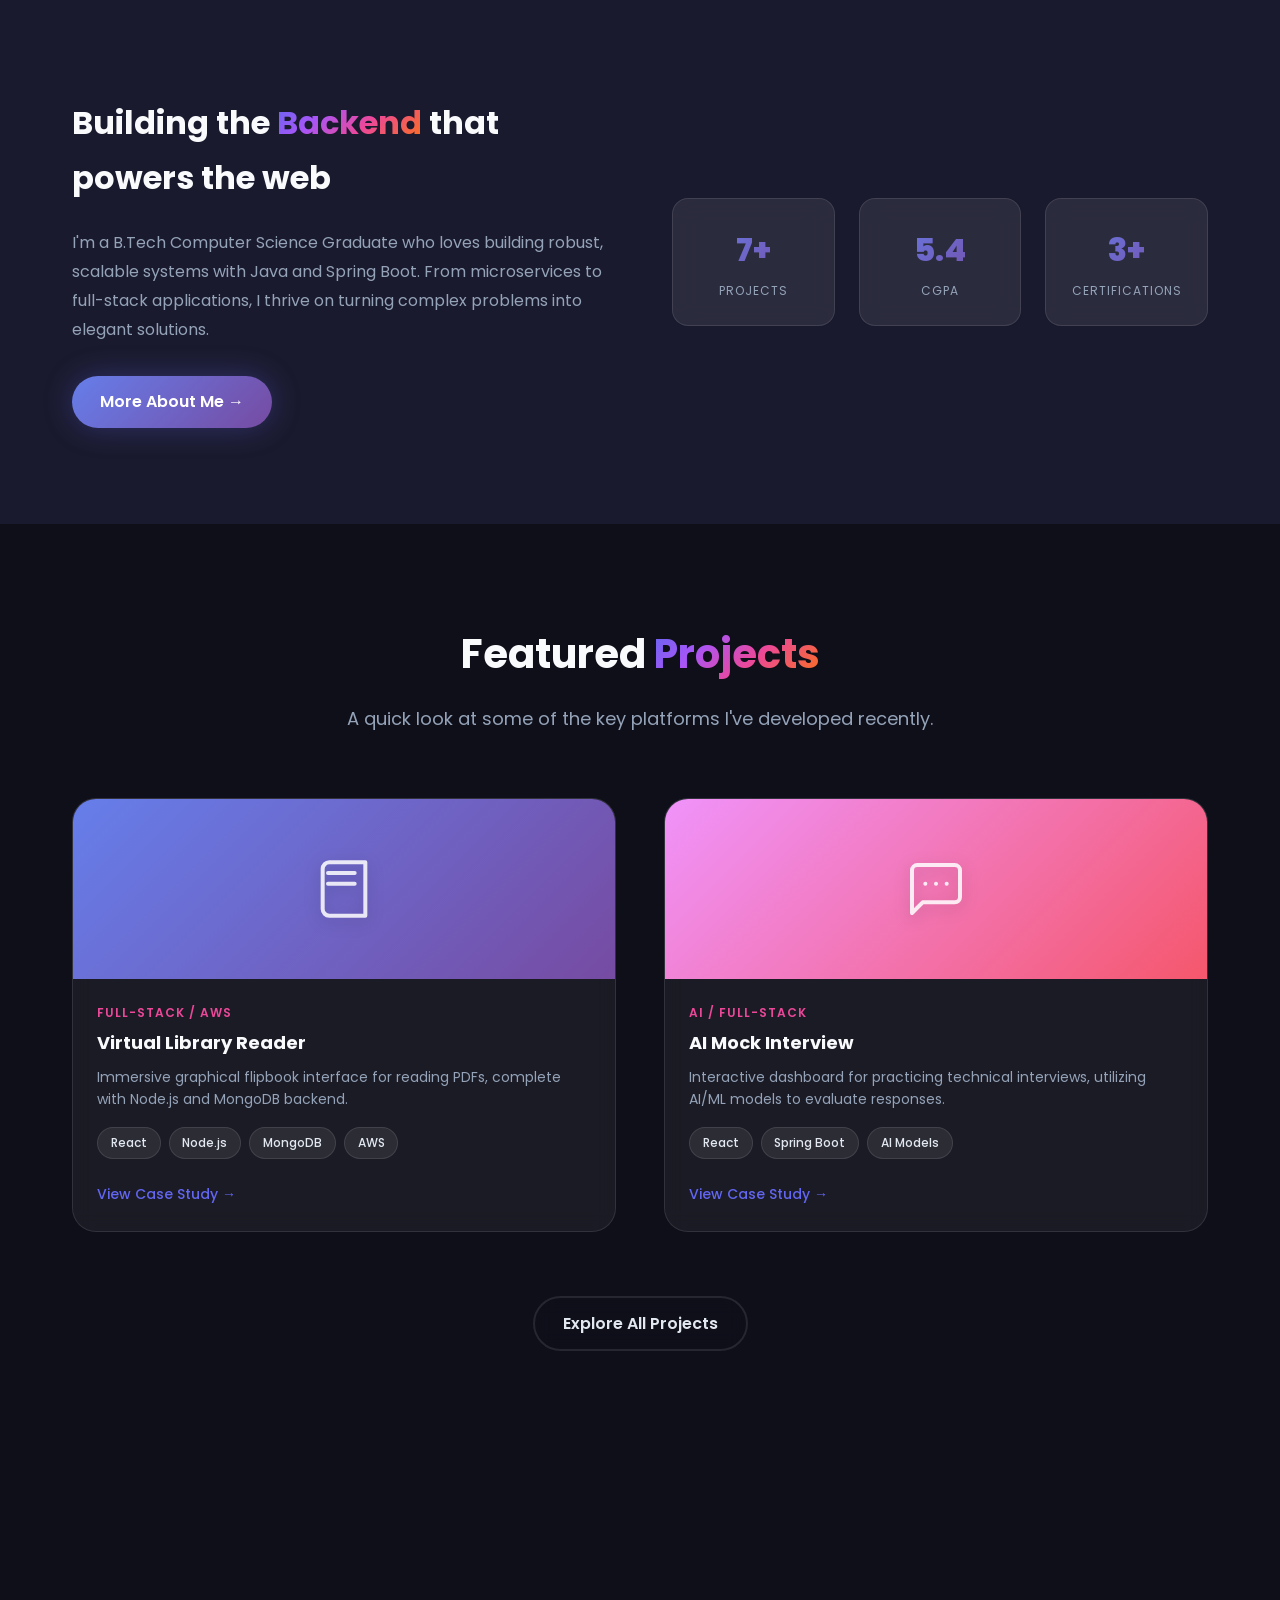
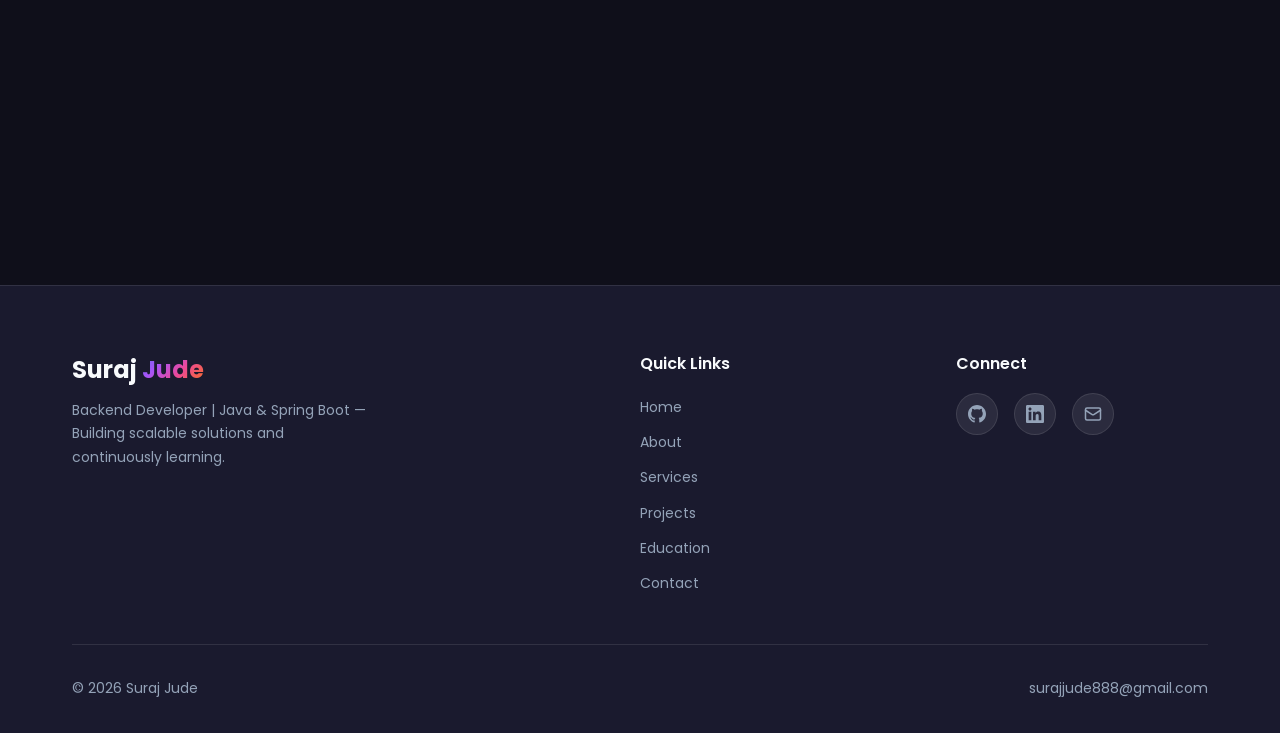
==== commit ce6a30a9: "Merge branch 'main' of https://github.com/Surajjude/portfolio-website" ====
--- a/index.html
+++ b/index.html
@@ -141,7 +141,7 @@
         <div class="home-about-text reveal-left">
           <h2>Building the <span class="gradient-text">Backend</span> that powers the web</h2>
           <p>
-            I'm a final-year Computer Science student who loves building robust, scalable systems with Java and Spring Boot. From microservices to full-stack applications, I thrive on turning complex problems into elegant solutions.
+            I'm a B.Tech Computer Science Graduate who loves building robust, scalable systems with Java and Spring Boot. From microservices to full-stack applications, I thrive on turning complex problems into elegant solutions.
           </p>
           <a href="about.html" class="btn btn-primary">More About Me →</a>
         </div>
